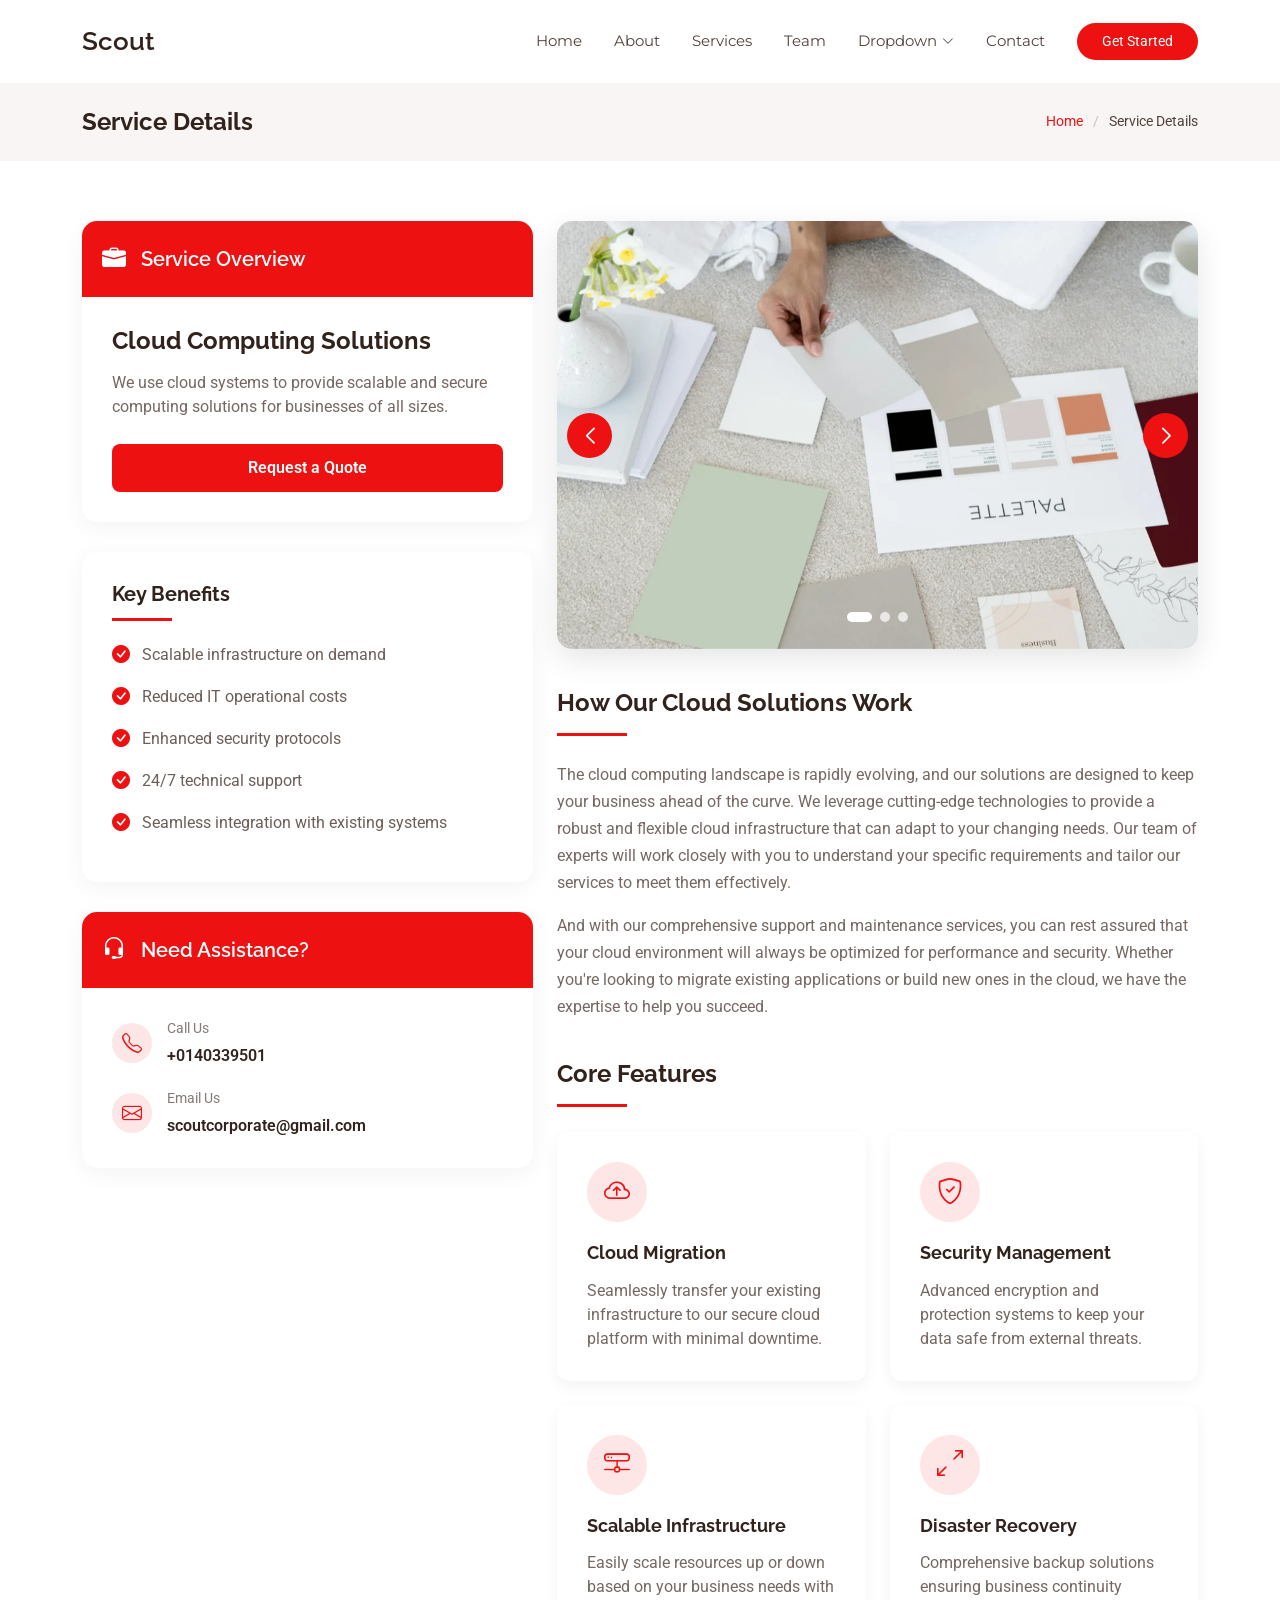
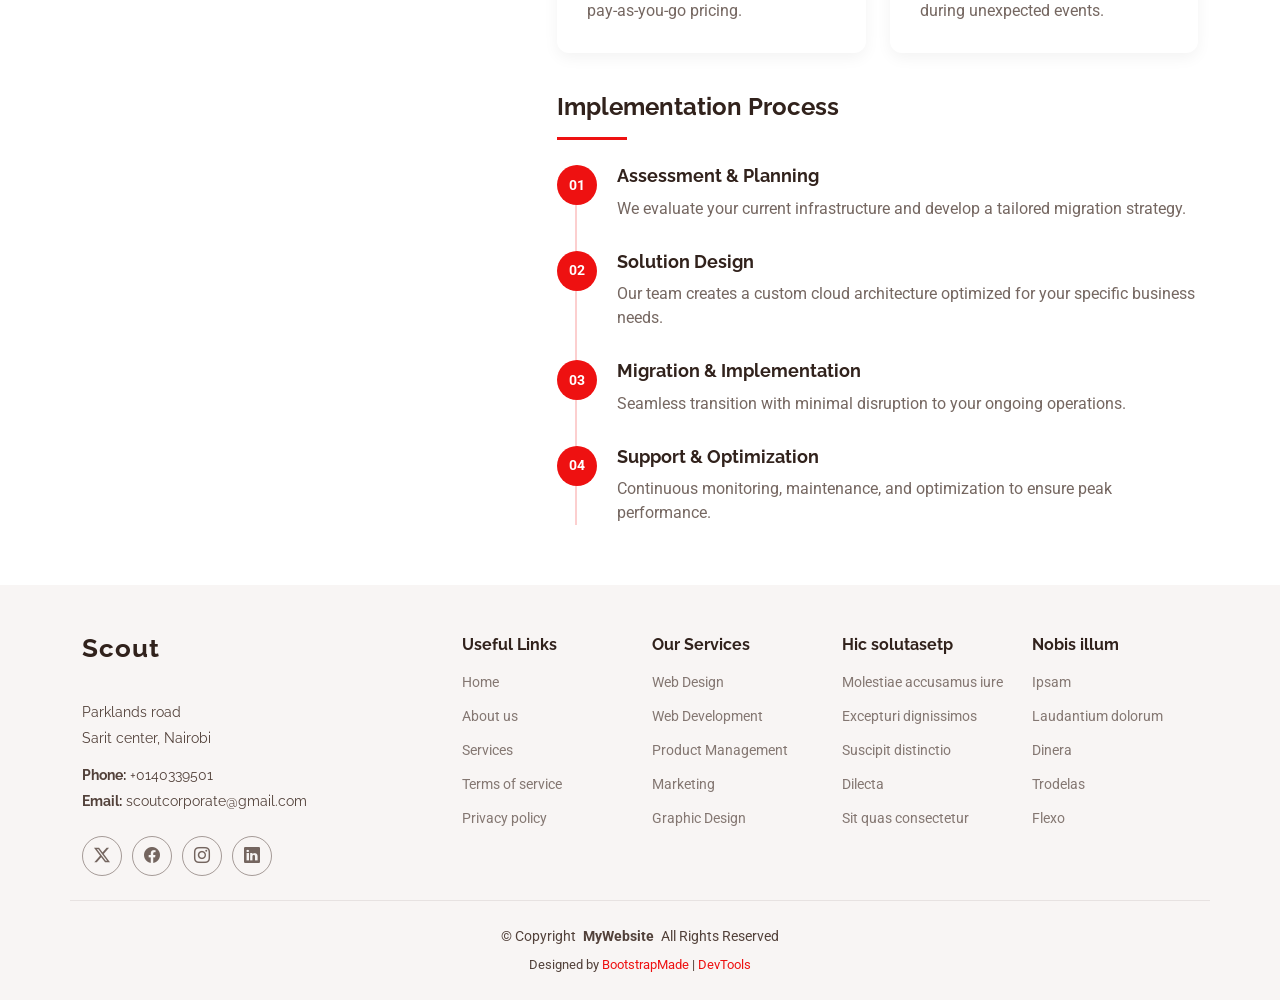
==== service-details.html @ 29595c32 "initial commit" ====
<!DOCTYPE html>
<html lang="en">

<head>
  <meta charset="utf-8">
  <meta content="width=device-width, initial-scale=1.0" name="viewport">
  <title>Service Details - Scout Bootstrap Template</title>
  <meta name="description" content="">
  <meta name="keywords" content="">

  <!-- Favicons -->
  <link href="assets/img/favicon.png" rel="icon">
  <link href="assets/img/apple-touch-icon.png" rel="apple-touch-icon">

  <!-- Fonts -->
  <link href="https://fonts.googleapis.com" rel="preconnect">
  <link href="https://fonts.gstatic.com" rel="preconnect" crossorigin>
  <link href="https://fonts.googleapis.com/css2?family=Roboto:ital,wght@0,100;0,300;0,400;0,500;0,700;0,900;1,100;1,300;1,400;1,500;1,700;1,900&family=Montserrat:ital,wght@0,100;0,200;0,300;0,400;0,500;0,600;0,700;0,800;0,900;1,100;1,200;1,300;1,400;1,500;1,600;1,700;1,800;1,900&family=Raleway:ital,wght@0,100;0,200;0,300;0,400;0,500;0,600;0,700;0,800;0,900;1,100;1,200;1,300;1,400;1,500;1,600;1,700;1,800;1,900&display=swap" rel="stylesheet">

  <!-- Vendor CSS Files -->
  <link href="assets/vendor/bootstrap/css/bootstrap.min.css" rel="stylesheet">
  <link href="assets/vendor/bootstrap-icons/bootstrap-icons.css" rel="stylesheet">
  <link href="assets/vendor/aos/aos.css" rel="stylesheet">
  <link href="assets/vendor/swiper/swiper-bundle.min.css" rel="stylesheet">

  <!-- Main CSS File -->
  <link href="assets/css/main.css" rel="stylesheet">

  <!-- =======================================================
  * Template Name: Scout
  * Template URL: https://bootstrapmade.com/scout-bootstrap-multipurpose-template/
  * Updated: May 05 2025 with Bootstrap v5.3.5
  * Author: BootstrapMade.com
  * License: https://bootstrapmade.com/license/
  ======================================================== -->
</head>

<body class="service-details-page">

  <header id="header" class="header d-flex align-items-center sticky-top">
    <div class="container-fluid container-xl position-relative d-flex align-items-center">

      <a href="index.html" class="logo d-flex align-items-center me-auto">
        <!-- Uncomment the line below if you also wish to use an image logo -->
        <!-- <img src="assets/img/logo.webp" alt=""> -->
        <h1 class="sitename">Scout</h1>
      </a>

      <nav id="navmenu" class="navmenu">
        <ul>
          <li><a href="#hero">Home</a></li>
          <li><a href="#about">About</a></li>
          <li><a href="#services">Services</a></li>
          <li><a href="#team">Team</a></li>
          <li class="dropdown"><a href="#"><span>Dropdown</span> <i class="bi bi-chevron-down toggle-dropdown"></i></a>
            <ul>
              <li><a href="#">Dropdown 1</a></li>
              <li class="dropdown"><a href="#"><span>Deep Dropdown</span> <i class="bi bi-chevron-down toggle-dropdown"></i></a>
                <ul>
                  <li><a href="#">Deep Dropdown 1</a></li>
                  <li><a href="#">Deep Dropdown 2</a></li>
                  <li><a href="#">Deep Dropdown 3</a></li>
                  <li><a href="#">Deep Dropdown 4</a></li>
                  <li><a href="#">Deep Dropdown 5</a></li>
                </ul>
              </li>
              <li><a href="#">Dropdown 2</a></li>
              <li><a href="#">Dropdown 3</a></li>
              <li><a href="#">Dropdown 4</a></li>
            </ul>
          </li>
          <li><a href="#contact">Contact</a></li>
        </ul>
        <i class="mobile-nav-toggle d-xl-none bi bi-list"></i>
      </nav>

      <a class="btn-getstarted" href="index.html#about">Get Started</a>

    </div>
  </header>

  <main class="main">

    <!-- Page Title -->
    <div class="page-title light-background">
      <div class="container d-lg-flex justify-content-between align-items-center">
        <h1 class="mb-2 mb-lg-0">Service Details</h1>
        <nav class="breadcrumbs">
          <ol>
            <li><a href="index.html">Home</a></li>
            <li class="current">Service Details</li>
          </ol>
        </nav>
      </div>
    </div><!-- End Page Title -->

    <!-- Service Details Section -->
    <section id="service-details" class="service-details section">

      <div class="container" data-aos="fade-up" data-aos-delay="100">

        <div class="row gy-5">

          <div class="col-lg-5">
            <div class="service-sidebar">
              <div class="service-overview" data-aos="fade-up" data-aos-delay="100">
                <div class="overview-header">
                  <i class="bi bi-briefcase-fill"></i>
                  <h3>Service Overview</h3>
                </div>
                <div class="overview-content">
                  <h2>Cloud Computing Solutions</h2>
                  <p>We use cloud systems to provide scalable and secure computing solutions for businesses of all sizes.</p>
                  <div class="cta-button">
                    <a href="#" class="btn-get-started">Request a Quote</a>
                  </div>
                </div>
              </div>

              <div class="key-benefits" data-aos="fade-up" data-aos-delay="200">
                <h4>Key Benefits</h4>
                <ul>
                  <li><i class="bi bi-check-circle-fill"></i> Scalable infrastructure on demand</li>
                  <li><i class="bi bi-check-circle-fill"></i> Reduced IT operational costs</li>
                  <li><i class="bi bi-check-circle-fill"></i> Enhanced security protocols</li>
                  <li><i class="bi bi-check-circle-fill"></i> 24/7 technical support</li>
                  <li><i class="bi bi-check-circle-fill"></i> Seamless integration with existing systems</li>
                </ul>
              </div>

              <div class="contact-card" data-aos="fade-up" data-aos-delay="300">
                <div class="contact-header">
                  <i class="bi bi-headset"></i>
                  <h4>Need Assistance?</h4>
                </div>
                <div class="contact-info">
                  <div class="info-row">
                    <i class="bi bi-telephone"></i>
                    <div>
                      <span>Call Us</span>
                      <p>+0140339501</p>
                    </div>
                  </div>
                  <div class="info-row">
                    <i class="bi bi-envelope"></i>
                    <div>
                      <span>Email Us</span>
                      <p>scoutcorporate@gmail.com</p>
                    </div>
                  </div>
                </div>
              </div>
            </div>
          </div>

          <div class="col-lg-7">
            <div class="service-content">
              <div class="image-gallery" data-aos="zoom-in" data-aos-delay="100">
                <div class="service-details-slider swiper init-swiper">
                  <script type="application/json" class="swiper-config">
                    {
                      "loop": true,
                      "speed": 800,
                      "autoplay": {
                        "delay": 5000
                      },
                      "slidesPerView": 1,
                      "effect": "fade",
                      "navigation": {
                        "nextEl": ".swiper-button-next",
                        "prevEl": ".swiper-button-prev"
                      },
                      "pagination": {
                        "el": ".swiper-pagination",
                        "type": "bullets",
                        "clickable": true
                      }
                    }
                  </script>
                  <div class="swiper-wrapper align-items-center">
                    <div class="swiper-slide">
                      <img src="assets/img/services/services-5.webp" alt="" class="img-fluid" loading="lazy">
                    </div>
                    <div class="swiper-slide">
                      <img src="assets/img/services/services-6.webp" alt="" class="img-fluid" loading="lazy">
                    </div>
                    <div class="swiper-slide">
                      <img src="assets/img/services/services-8.webp" alt="" class="img-fluid" loading="lazy">
                    </div>
                  </div>
                  <div class="swiper-pagination"></div>
                  <div class="swiper-button-next"></div>
                  <div class="swiper-button-prev"></div>
                </div>
              </div>

              <div class="details-content" data-aos="fade-up" data-aos-delay="200">
                <div class="section-header">
                  <h3>How Our Cloud Solutions Work</h3>
                  <div class="divider"></div>
                </div>
                <p>
                  The cloud computing landscape is rapidly evolving, and our solutions are designed to keep your business ahead of the curve. We leverage cutting-edge technologies to provide a robust and flexible cloud infrastructure that can adapt to your changing needs. Our team of experts will work closely with you to understand your specific requirements and tailor our services to meet them effectively.
                </p>
                <p>
                  And with our comprehensive support and maintenance services, you can rest assured that your cloud environment will always be optimized for performance and security. Whether you're looking to migrate existing applications or build new ones in the cloud, we have the expertise to help you succeed.
              </div>

              <div class="service-features" data-aos="fade-up" data-aos-delay="300">
                <div class="section-header">
                  <h3>Core Features</h3>
                  <div class="divider"></div>
                </div>
                <div class="row g-4">
                  <div class="col-md-6">
                    <div class="feature-card">
                      <div class="icon-wrapper">
                        <i class="bi bi-cloud-arrow-up"></i>
                      </div>
                      <h4>Cloud Migration</h4>
                      <p>Seamlessly transfer your existing infrastructure to our secure cloud platform with minimal downtime.</p>
                    </div>
                  </div>
                  <div class="col-md-6">
                    <div class="feature-card">
                      <div class="icon-wrapper">
                        <i class="bi bi-shield-check"></i>
                      </div>
                      <h4>Security Management</h4>
                      <p>Advanced encryption and protection systems to keep your data safe from external threats.</p>
                    </div>
                  </div>
                  <div class="col-md-6">
                    <div class="feature-card">
                      <div class="icon-wrapper">
                        <i class="bi bi-hdd-network"></i>
                      </div>
                      <h4>Scalable Infrastructure</h4>
                      <p>Easily scale resources up or down based on your business needs with pay-as-you-go pricing.</p>
                    </div>
                  </div>
                  <div class="col-md-6">
                    <div class="feature-card">
                      <div class="icon-wrapper">
                        <i class="bi bi-arrows-angle-expand"></i>
                      </div>
                      <h4>Disaster Recovery</h4>
                      <p>Comprehensive backup solutions ensuring business continuity during unexpected events.</p>
                    </div>
                  </div>
                </div>
              </div>

              <div class="implementation-steps" data-aos="fade-up" data-aos-delay="400">
                <div class="section-header">
                  <h3>Implementation Process</h3>
                  <div class="divider"></div>
                </div>
                <div class="step-container">
                  <div class="step">
                    <span class="step-number">01</span>
                    <div class="step-content">
                      <h4>Assessment &amp; Planning</h4>
                      <p>We evaluate your current infrastructure and develop a tailored migration strategy.</p>
                    </div>
                  </div>
                  <div class="step">
                    <span class="step-number">02</span>
                    <div class="step-content">
                      <h4>Solution Design</h4>
                      <p>Our team creates a custom cloud architecture optimized for your specific business needs.</p>
                    </div>
                  </div>
                  <div class="step">
                    <span class="step-number">03</span>
                    <div class="step-content">
                      <h4>Migration &amp; Implementation</h4>
                      <p>Seamless transition with minimal disruption to your ongoing operations.</p>
                    </div>
                  </div>
                  <div class="step">
                    <span class="step-number">04</span>
                    <div class="step-content">
                      <h4>Support &amp; Optimization</h4>
                      <p>Continuous monitoring, maintenance, and optimization to ensure peak performance.</p>
                    </div>
                  </div>
                </div>
              </div>
            </div>
          </div>

        </div>

      </div>

    </section><!-- /Service Details Section -->

  </main>

  <footer id="footer" class="footer position-relative light-background">

    <div class="container footer-top">
      <div class="row gy-4">
        <div class="col-lg-4 col-md-6 footer-about">
          <a href="index.html" class="logo d-flex align-items-center">
            <span class="sitename">Scout</span>
          </a>
          <div class="footer-contact pt-3">
            <p>Parklands road</p>
            <p>Sarit center, Nairobi</p>
            <p class="mt-3"><strong>Phone:</strong> <span>+0140339501</span></p>
            <p><strong>Email:</strong> <span>scoutcorporate@gmail.com</span></p>
          </div>
          <div class="social-links d-flex mt-4">
            <a href=""><i class="bi bi-twitter-x"></i></a>
            <a href=""><i class="bi bi-facebook"></i></a>
            <a href=""><i class="bi bi-instagram"></i></a>
            <a href=""><i class="bi bi-linkedin"></i></a>
          </div>
        </div>

        <div class="col-lg-2 col-md-3 footer-links">
          <h4>Useful Links</h4>
          <ul>
            <li><a href="#">Home</a></li>
            <li><a href="#">About us</a></li>
            <li><a href="#">Services</a></li>
            <li><a href="#">Terms of service</a></li>
            <li><a href="#">Privacy policy</a></li>
          </ul>
        </div>

        <div class="col-lg-2 col-md-3 footer-links">
          <h4>Our Services</h4>
          <ul>
            <li><a href="#">Web Design</a></li>
            <li><a href="#">Web Development</a></li>
            <li><a href="#">Product Management</a></li>
            <li><a href="#">Marketing</a></li>
            <li><a href="#">Graphic Design</a></li>
          </ul>
        </div>

        <div class="col-lg-2 col-md-3 footer-links">
          <h4>Hic solutasetp</h4>
          <ul>
            <li><a href="#">Molestiae accusamus iure</a></li>
            <li><a href="#">Excepturi dignissimos</a></li>
            <li><a href="#">Suscipit distinctio</a></li>
            <li><a href="#">Dilecta</a></li>
            <li><a href="#">Sit quas consectetur</a></li>
          </ul>
        </div>

        <div class="col-lg-2 col-md-3 footer-links">
          <h4>Nobis illum</h4>
          <ul>
            <li><a href="#">Ipsam</a></li>
            <li><a href="#">Laudantium dolorum</a></li>
            <li><a href="#">Dinera</a></li>
            <li><a href="#">Trodelas</a></li>
            <li><a href="#">Flexo</a></li>
          </ul>
        </div>

      </div>
    </div>

    <div class="container copyright text-center mt-4">
      <p>© <span>Copyright</span> <strong class="px-1 sitename">MyWebsite</strong> <span>All Rights Reserved</span></p>
      <div class="credits">
        <!-- All the links in the footer should remain intact. -->
        <!-- You can delete the links only if you've purchased the pro version. -->
        <!-- Licensing information: https://bootstrapmade.com/license/ -->
        <!-- Purchase the pro version with working PHP/AJAX contact form: [buy-url] -->
        Designed by <a href="https://bootstrapmade.com/">BootstrapMade</a> | <a href="https://bootstrapmade.com/tools/">DevTools</a>
      </div>
    </div>

  </footer>

  <!-- Scroll Top -->
  <a href="#" id="scroll-top" class="scroll-top d-flex align-items-center justify-content-center"><i class="bi bi-arrow-up-short"></i></a>

  <!-- Vendor JS Files -->
  <script src="assets/vendor/bootstrap/js/bootstrap.bundle.min.js"></script>
  <script src="assets/vendor/php-email-form/validate.js"></script>
  <script src="assets/vendor/aos/aos.js"></script>
  <script src="assets/vendor/purecounter/purecounter_vanilla.js"></script>
  <script src="assets/vendor/swiper/swiper-bundle.min.js"></script>

  <!-- Main JS File -->
  <script src="assets/js/main.js"></script>

</body>

</html>
---- assets/css/main.css ----
/**
* Template Name: Scout
* Template URL: https://bootstrapmade.com/scout-bootstrap-multipurpose-template/
* Updated: May 05 2025 with Bootstrap v5.3.5
* Author: BootstrapMade.com
* License: https://bootstrapmade.com/license/
*/

/*--------------------------------------------------------------
# Font & Color Variables
# Help: https://bootstrapmade.com/color-system/
--------------------------------------------------------------*/
/* Fonts */
:root {
  --default-font: "Roboto",  system-ui, -apple-system, "Segoe UI", Roboto, "Helvetica Neue", Arial, "Noto Sans", "Liberation Sans", sans-serif, "Apple Color Emoji", "Segoe UI Emoji", "Segoe UI Symbol", "Noto Color Emoji";
  --heading-font: "Raleway",  sans-serif;
  --nav-font: "Montserrat",  sans-serif;
}

/* Global Colors - The following color variables are used throughout the website. Updating them here will change the color scheme of the entire website */
:root { 
  --background-color: #ffffff; /* Background color for the entire website, including individual sections */
  --default-color: #52413a; /* Default color used for the majority of the text content across the entire website */
  --heading-color: #31221c; /* Color for headings, subheadings and title throughout the website */
  --accent-color: #ee1111; /* Accent color that represents your brand on the website. It's used for buttons, links, and other elements that need to stand out */
  --surface-color: #ffffff; /* The surface color is used as a background of boxed elements within sections, such as cards, icon boxes, or other elements that require a visual separation from the global background. */
  --contrast-color: #ffffff; /* Contrast color for text, ensuring readability against backgrounds of accent, heading, or default colors. */
}

/* Nav Menu Colors - The following color variables are used specifically for the navigation menu. They are separate from the global colors to allow for more customization options */
:root {
  --nav-color: #52413a;  /* The default color of the main navmenu links */
  --nav-hover-color: #f85d23; /* Applied to main navmenu links when they are hovered over or active */
  --nav-mobile-background-color: #ffffff; /* Used as the background color for mobile navigation menu */
  --nav-dropdown-background-color: #ffffff; /* Used as the background color for dropdown items that appear when hovering over primary navigation items */
  --nav-dropdown-color: #52413a; /* Used for navigation links of the dropdown items in the navigation menu. */
  --nav-dropdown-hover-color: #f85d23; /* Similar to --nav-hover-color, this color is applied to dropdown navigation links when they are hovered over. */
}

/* Color Presets - These classes override global colors when applied to any section or element, providing reuse of the sam color scheme. */

.light-background {
  --background-color: #f8f5f4;
  --surface-color: #ffffff;
}

.dark-background {
  --background-color: #060606;
  --default-color: #ffffff;
  --heading-color: #ffffff;
  --surface-color: #343333;
  --contrast-color: #ffffff;
}

/* Smooth scroll */
:root {
  scroll-behavior: smooth;
}

/*--------------------------------------------------------------
# General Styling & Shared Classes
--------------------------------------------------------------*/
body {
  color: var(--default-color);
  background-color: var(--background-color);
  font-family: var(--default-font);
}

a {
  color: var(--accent-color);
  text-decoration: none;
  transition: 0.3s;
}

a:hover {
  color: color-mix(in srgb, var(--accent-color), transparent 25%);
  text-decoration: none;
}

h1,
h2,
h3,
h4,
h5,
h6 {
  color: var(--heading-color);
  font-family: var(--heading-font);
}

/* PHP Email Form Messages
------------------------------*/
.php-email-form .error-message {
  display: none;
  background: #df1529;
  color: #ffffff;
  text-align: left;
  padding: 15px;
  margin-bottom: 24px;
  font-weight: 600;
}

.php-email-form .sent-message {
  display: none;
  color: #ffffff;
  background: #059652;
  text-align: center;
  padding: 15px;
  margin-bottom: 24px;
  font-weight: 600;
}

.php-email-form .loading {
  display: none;
  background: var(--surface-color);
  text-align: center;
  padding: 15px;
  margin-bottom: 24px;
}

.php-email-form .loading:before {
  content: "";
  display: inline-block;
  border-radius: 50%;
  width: 24px;
  height: 24px;
  margin: 0 10px -6px 0;
  border: 3px solid var(--accent-color);
  border-top-color: var(--surface-color);
  animation: php-email-form-loading 1s linear infinite;
}

@keyframes php-email-form-loading {
  0% {
    transform: rotate(0deg);
  }

  100% {
    transform: rotate(360deg);
  }
}

/*--------------------------------------------------------------
# Global Header
--------------------------------------------------------------*/
.header {
  color: var(--default-color);
  background-color: var(--background-color);
  padding: 15px 0;
  transition: all 0.5s;
  z-index: 997;
}

.header .logo {
  line-height: 1;
}

.header .logo img {
  max-height: 36px;
  margin-right: 8px;
}

.header .logo h1 {
  font-size: 26px;
  margin: 0;
  font-weight: 600;
  color: var(--heading-color);
}

.header .btn-getstarted,
.header .btn-getstarted:focus {
  color: var(--contrast-color);
  background: var(--accent-color);
  font-size: 14px;
  padding: 8px 25px;
  margin: 0 0 0 30px;
  border-radius: 50px;
  transition: 0.3s;
}

.header .btn-getstarted:hover,
.header .btn-getstarted:focus:hover {
  color: var(--contrast-color);
  background: color-mix(in srgb, var(--accent-color), transparent 15%);
}

@media (max-width: 1200px) {
  .header .logo {
    order: 1;
  }

  .header .btn-getstarted {
    order: 2;
    margin: 0 15px 0 0;
    padding: 6px 15px;
  }

  .header .navmenu {
    order: 3;
  }
}

/* Global Header on Scroll
------------------------------*/
.scrolled .header {
  --background-color: rgba(244, 239, 237, 0.95);
}

/*--------------------------------------------------------------
# Navigation Menu
--------------------------------------------------------------*/
/* Desktop Navigation */
@media (min-width: 1200px) {
  .navmenu {
    padding: 0;
  }

  .navmenu ul {
    margin: 0;
    padding: 0;
    display: flex;
    list-style: none;
    align-items: center;
  }

  .navmenu li {
    position: relative;
  }

  .navmenu>ul>li {
    white-space: nowrap;
    padding: 15px 14px;
  }

  .navmenu>ul>li:last-child {
    padding-right: 0;
  }

  .navmenu a,
  .navmenu a:focus {
    color: var(--nav-color);
    font-size: 15px;
    padding: 0 2px;
    font-family: var(--nav-font);
    font-weight: 400;
    display: flex;
    align-items: center;
    justify-content: space-between;
    white-space: nowrap;
    transition: 0.3s;
    position: relative;
  }

  .navmenu a i,
  .navmenu a:focus i {
    font-size: 12px;
    line-height: 0;
    margin-left: 5px;
    transition: 0.3s;
  }

  .navmenu>ul>li>a:before {
    content: "";
    position: absolute;
    width: 100%;
    height: 2px;
    bottom: -6px;
    left: 0;
    background-color: var(--accent-color);
    visibility: hidden;
    width: 0px;
    transition: all 0.3s ease-in-out 0s;
  }

  .navmenu a:hover:before,
  .navmenu li:hover>a:before,
  .navmenu .active:before {
    visibility: visible;
    width: 100%;
  }

  .navmenu li:hover>a,
  .navmenu .active,
  .navmenu .active:focus {
    color: var(--nav-hover-color);
  }

  .navmenu .dropdown ul {
    margin: 0;
    padding: 10px 0;
    background: var(--nav-dropdown-background-color);
    display: block;
    position: absolute;
    visibility: hidden;
    left: 14px;
    top: 130%;
    opacity: 0;
    transition: 0.3s;
    border-radius: 4px;
    z-index: 99;
    box-shadow: 0px 0px 30px rgba(0, 0, 0, 0.1);
  }

  .navmenu .dropdown ul li {
    min-width: 200px;
  }

  .navmenu .dropdown ul a {
    padding: 10px 20px;
    font-size: 15px;
    text-transform: none;
    color: var(--nav-dropdown-color);
  }

  .navmenu .dropdown ul a i {
    font-size: 12px;
  }

  .navmenu .dropdown ul a:hover,
  .navmenu .dropdown ul .active:hover,
  .navmenu .dropdown ul li:hover>a {
    color: var(--nav-dropdown-hover-color);
  }

  .navmenu .dropdown:hover>ul {
    opacity: 1;
    top: 100%;
    visibility: visible;
  }

  .navmenu .dropdown .dropdown ul {
    top: 0;
    left: -90%;
    visibility: hidden;
  }

  .navmenu .dropdown .dropdown:hover>ul {
    opacity: 1;
    top: 0;
    left: -100%;
    visibility: visible;
  }
}

/* Mobile Navigation */
@media (max-width: 1199px) {
  .mobile-nav-toggle {
    color: var(--nav-color);
    font-size: 28px;
    line-height: 0;
    margin-right: 10px;
    cursor: pointer;
    transition: color 0.3s;
  }

  .navmenu {
    padding: 0;
    z-index: 9997;
  }

  .navmenu ul {
    display: none;
    list-style: none;
    position: absolute;
    inset: 60px 20px 20px 20px;
    padding: 10px 0;
    margin: 0;
    border-radius: 6px;
    background-color: var(--nav-mobile-background-color);
    border: 1px solid color-mix(in srgb, var(--default-color), transparent 90%);
    box-shadow: none;
    overflow-y: auto;
    transition: 0.3s;
    z-index: 9998;
  }

  .navmenu a,
  .navmenu a:focus {
    color: var(--nav-dropdown-color);
    padding: 10px 20px;
    font-family: var(--nav-font);
    font-size: 17px;
    font-weight: 500;
    display: flex;
    align-items: center;
    justify-content: space-between;
    white-space: nowrap;
    transition: 0.3s;
  }

  .navmenu a i,
  .navmenu a:focus i {
    font-size: 12px;
    line-height: 0;
    margin-left: 5px;
    width: 30px;
    height: 30px;
    display: flex;
    align-items: center;
    justify-content: center;
    border-radius: 50%;
    transition: 0.3s;
    background-color: color-mix(in srgb, var(--accent-color), transparent 90%);
  }

  .navmenu a i:hover,
  .navmenu a:focus i:hover {
    background-color: var(--accent-color);
    color: var(--contrast-color);
  }

  .navmenu a:hover,
  .navmenu .active,
  .navmenu .active:focus {
    color: var(--nav-dropdown-hover-color);
  }

  .navmenu .active i,
  .navmenu .active:focus i {
    background-color: var(--accent-color);
    color: var(--contrast-color);
    transform: rotate(180deg);
  }

  .navmenu .dropdown ul {
    position: static;
    display: none;
    z-index: 99;
    padding: 10px 0;
    margin: 10px 20px;
    background-color: var(--nav-dropdown-background-color);
    transition: all 0.5s ease-in-out;
  }

  .navmenu .dropdown ul ul {
    background-color: rgba(33, 37, 41, 0.1);
  }

  .navmenu .dropdown>.dropdown-active {
    display: block;
    background-color: rgba(33, 37, 41, 0.03);
  }

  .mobile-nav-active {
    overflow: hidden;
  }

  .mobile-nav-active .mobile-nav-toggle {
    color: #fff;
    position: absolute;
    font-size: 32px;
    top: 15px;
    right: 15px;
    margin-right: 0;
    z-index: 9999;
  }

  .mobile-nav-active .navmenu {
    position: fixed;
    overflow: hidden;
    inset: 0;
    background: rgba(33, 37, 41, 0.8);
    transition: 0.3s;
  }

  .mobile-nav-active .navmenu>ul {
    display: block;
  }
}

/*--------------------------------------------------------------
# Global Footer
--------------------------------------------------------------*/
.footer {
  color: var(--default-color);
  background-color: var(--background-color);
  font-size: 14px;
  position: relative;
}

.footer .footer-top {
  padding-top: 50px;
}

.footer .footer-about .logo {
  line-height: 1;
  margin-bottom: 25px;
}

.footer .footer-about .logo img {
  max-height: 40px;
  margin-right: 6px;
}

.footer .footer-about .logo span {
  color: var(--heading-color);
  font-family: var(--heading-font);
  font-size: 26px;
  font-weight: 700;
  letter-spacing: 1px;
}

.footer .footer-about p {
  font-size: 14px;
  font-family: var(--heading-font);
}

.footer .social-links a {
  display: flex;
  align-items: center;
  justify-content: center;
  width: 40px;
  height: 40px;
  border-radius: 50%;
  border: 1px solid color-mix(in srgb, var(--default-color), transparent 50%);
  font-size: 16px;
  color: color-mix(in srgb, var(--default-color), transparent 20%);
  margin-right: 10px;
  transition: 0.3s;
}

.footer .social-links a:hover {
  color: var(--accent-color);
  border-color: var(--accent-color);
}

.footer h4 {
  font-size: 16px;
  font-weight: bold;
  position: relative;
  padding-bottom: 12px;
}

.footer .footer-links {
  margin-bottom: 30px;
}

.footer .footer-links ul {
  list-style: none;
  padding: 0;
  margin: 0;
}

.footer .footer-links ul i {
  padding-right: 2px;
  font-size: 12px;
  line-height: 0;
}

.footer .footer-links ul li {
  padding: 10px 0;
  display: flex;
  align-items: center;
}

.footer .footer-links ul li:first-child {
  padding-top: 0;
}

.footer .footer-links ul a {
  color: color-mix(in srgb, var(--default-color), transparent 30%);
  display: inline-block;
  line-height: 1;
}

.footer .footer-links ul a:hover {
  color: var(--accent-color);
}

.footer .footer-contact p {
  margin-bottom: 5px;
}

.footer .copyright {
  padding: 25px 0;
  border-top: 1px solid color-mix(in srgb, var(--default-color), transparent 90%);
}

.footer .copyright p {
  margin-bottom: 0;
}

.footer .credits {
  margin-top: 8px;
  font-size: 13px;
}

/*--------------------------------------------------------------
# Scroll Top Button
--------------------------------------------------------------*/
.scroll-top {
  position: fixed;
  visibility: hidden;
  opacity: 0;
  right: 15px;
  bottom: -15px;
  z-index: 99999;
  background-color: var(--accent-color);
  width: 44px;
  height: 44px;
  border-radius: 50px;
  transition: all 0.4s;
}

.scroll-top i {
  font-size: 24px;
  color: var(--contrast-color);
  line-height: 0;
}

.scroll-top:hover {
  background-color: color-mix(in srgb, var(--accent-color), transparent 20%);
  color: var(--contrast-color);
}

.scroll-top.active {
  visibility: visible;
  opacity: 1;
  bottom: 15px;
}

/*--------------------------------------------------------------
# Disable aos animation delay on mobile devices
--------------------------------------------------------------*/
@media screen and (max-width: 768px) {
  [data-aos-delay] {
    transition-delay: 0 !important;
  }
}

/*--------------------------------------------------------------
# Global Page Titles & Breadcrumbs
--------------------------------------------------------------*/
.page-title {
  color: var(--default-color);
  background-color: var(--background-color);
  padding: 25px 0;
  position: relative;
}

.page-title h1 {
  font-size: 24px;
  font-weight: 700;
}

.page-title .breadcrumbs ol {
  display: flex;
  flex-wrap: wrap;
  list-style: none;
  padding: 0;
  margin: 0;
  font-size: 14px;
  font-weight: 400;
}

.page-title .breadcrumbs ol li+li {
  padding-left: 10px;
}

.page-title .breadcrumbs ol li+li::before {
  content: "/";
  display: inline-block;
  padding-right: 10px;
  color: color-mix(in srgb, var(--default-color), transparent 70%);
}

/*--------------------------------------------------------------
# Global Sections
--------------------------------------------------------------*/
section,
.section {
  color: var(--default-color);
  background-color: var(--background-color);
  padding: 60px 0;
  scroll-margin-top: 82px;
  overflow: clip;
}

@media (max-width: 1199px) {

  section,
  .section {
    scroll-margin-top: 63px;
  }
}

/*--------------------------------------------------------------
# Global Section Titles
--------------------------------------------------------------*/
.section-title {
  text-align: center;
  padding-bottom: 60px;
  position: relative;
}

.section-title h2 {
  font-size: 32px;
  font-weight: 700;
  margin-bottom: 20px;
  padding-bottom: 20px;
  position: relative;
}

.section-title h2:after {
  content: "";
  position: absolute;
  display: block;
  width: 50px;
  height: 3px;
  background: var(--accent-color);
  left: 0;
  right: 0;
  bottom: 0;
  margin: auto;
}

.section-title p {
  margin-bottom: 0;
}

/*--------------------------------------------------------------
# Hero Section
--------------------------------------------------------------*/
.hero {
  padding: 80px 0;
}

.hero .hero-content {
  margin-bottom: 2rem;
}

@media (min-width: 992px) {
  .hero .hero-content {
    margin-bottom: 0;
  }
}

.hero .hero-tag {
  display: inline-flex;
  align-items: center;
  background-color: color-mix(in srgb, var(--accent-color), transparent 90%);
  padding: 0.5rem 1rem;
  border-radius: 50px;
  margin-bottom: 1rem;
}

.hero .hero-tag i {
  color: var(--accent-color);
  margin-right: 0.5rem;
}

.hero .hero-tag span {
  color: var(--accent-color);
  font-weight: 600;
}

.hero h1 {
  font-size: 2.5rem;
  font-weight: 700;
  margin-bottom: 1rem;
}

.hero h1 .highlight {
  color: var(--accent-color);
}

@media (min-width: 992px) {
  .hero h1 {
    font-size: 3.5rem;
  }
}

.hero .lead {
  color: color-mix(in srgb, var(--default-color), transparent 25%);
  margin-bottom: 1.5rem;
}

.hero .hero-features {
  list-style: none;
  padding-left: 0;
  margin-bottom: 2rem;
}

.hero .hero-features li {
  margin-bottom: 0.5rem;
  display: flex;
  align-items: center;
}

.hero .hero-features li i {
  color: var(--accent-color);
  margin-right: 0.5rem;
}

.hero .hero-cta {
  display: flex;
  flex-wrap: wrap;
  gap: 1rem;
}

.hero .hero-cta .btn-primary {
  background-color: var(--accent-color);
  border-color: var(--accent-color);
  color: var(--contrast-color);
  padding: 0.75rem 1.5rem;
  font-weight: 600;
  transition: all 0.3s ease;
}

.hero .hero-cta .btn-primary:hover {
  background-color: color-mix(in srgb, var(--accent-color), black 10%);
  border-color: color-mix(in srgb, var(--accent-color), black 10%);
}

.hero .hero-cta .btn-link {
  color: var(--heading-color);
  font-weight: 600;
  text-decoration: none;
  display: inline-flex;
  align-items: center;
}

.hero .hero-cta .btn-link i {
  margin-right: 0.5rem;
}

.hero .hero-cta .btn-link:hover {
  color: var(--accent-color);
}

.hero .hero-image-wrapper {
  position: relative;
  padding: 0 40px;
}

.hero .hero-image-wrapper .hero-image {
  border-radius: 10px;
}

.hero .hero-image-wrapper .stat-card {
  position: absolute;
  background-color: var(--surface-color);
  padding: 1rem;
  border-radius: 8px;
  box-shadow: 0 5px 15px rgba(0, 0, 0, 0.1);
  display: flex;
  flex-direction: column;
  align-items: flex-start;
  min-width: 150px;
}

.hero .hero-image-wrapper .stat-card.top-right {
  top: 40px;
  right: 0px;
}

.hero .hero-image-wrapper .stat-card.bottom-left {
  bottom: 40px;
  left: 0px;
}

.hero .hero-image-wrapper .stat-card .stat-value {
  font-size: 1.5rem;
  font-weight: 700;
  color: var(--accent-color);
  margin-bottom: 0.25rem;
}

.hero .hero-image-wrapper .stat-card .stat-label {
  font-size: 0.875rem;
  color: var(--heading-color);
  margin-bottom: 0.5rem;
}

.hero .hero-image-wrapper .stat-card .stat-icon {
  align-self: flex-end;
  font-size: 1.25rem;
  color: color-mix(in srgb, var(--accent-color), transparent 50%);
}

@media (max-width: 575px) {
  .hero .hero-image-wrapper {
    padding: 0;
  }

  .hero .hero-image-wrapper .stat-card {
    position: relative;
  }

  .hero .hero-image-wrapper .stat-card.top-right,
  .hero .hero-image-wrapper .stat-card.bottom-left {
    inset: auto;
    margin-top: 30px;
  }
}

/*--------------------------------------------------------------
# About Section
--------------------------------------------------------------*/
.about .section-heading {
  font-size: 2.5rem;
  color: var(--heading-color);
  margin-bottom: 1.5rem;
  position: relative;
  padding-bottom: 1rem;
  font-weight: 700;
}

.about .section-heading:after {
  content: "";
  position: absolute;
  width: 70px;
  height: 3px;
  background: var(--accent-color);
  bottom: 0;
  left: 50%;
  transform: translateX(-50%);
}

.about .lead {
  font-size: 1.2rem;
  color: color-mix(in srgb, var(--default-color), transparent 25%);
  margin-bottom: 2rem;
  max-width: 800px;
  margin-left: auto;
  margin-right: auto;
}

.about .feature-box {
  background: var(--surface-color);
  border-radius: 12px;
  padding: 2.5rem 1.5rem;
  text-align: center;
  height: 100%;
  box-shadow: 0 10px 30px rgba(0, 0, 0, 0.05);
  transition: all 0.3s ease;
  position: relative;
  overflow: hidden;
  z-index: 1;
}

.about .feature-box:before {
  content: "";
  position: absolute;
  bottom: 0;
  left: 0;
  width: 100%;
  height: 0;
  background: color-mix(in srgb, var(--accent-color), transparent 92%);
  z-index: -1;
  transition: height 0.5s cubic-bezier(0.65, 0, 0.35, 1);
  border-radius: 12px;
}

.about .feature-box:hover {
  transform: translateY(-10px);
  box-shadow: none;
}

.about .feature-box:hover:before {
  height: 100%;
}

.about .feature-box:hover .icon-container {
  background: var(--accent-color);
  color: var(--contrast-color);
}

.about .feature-box .icon-container {
  width: 70px;
  height: 70px;
  border-radius: 50%;
  background: color-mix(in srgb, var(--accent-color), transparent 90%);
  color: var(--accent-color);
  display: flex;
  align-items: center;
  justify-content: center;
  margin: 0 auto 1.5rem;
  font-size: 1.8rem;
  transition: all 0.3s ease;
  box-shadow: 0 5px 15px color-mix(in srgb, var(--accent-color), transparent 85%);
}

.about .feature-box h4 {
  font-size: 1.3rem;
  font-weight: 600;
  margin-bottom: 1rem;
  color: var(--heading-color);
}

.about .feature-box p {
  color: color-mix(in srgb, var(--default-color), transparent 25%);
  font-size: 0.95rem;
  line-height: 1.6;
}

.about .about-content-box {
  padding: 2rem;
}

.about .about-content-box h3 {
  font-size: 2rem;
  color: var(--heading-color);
  margin-bottom: 1.5rem;
  font-weight: 700;
  line-height: 1.3;
}

.about .about-content-box p {
  color: color-mix(in srgb, var(--default-color), transparent 20%);
  margin-bottom: 1.5rem;
  line-height: 1.7;
}

.about .about-content-box .progress-item {
  margin-bottom: 1.2rem;
}

.about .about-content-box .progress-item .progress-title {
  font-weight: 600;
  color: var(--heading-color);
  font-size: 1rem;
}

.about .about-content-box .progress-item .progress-percent {
  font-weight: 700;
  color: var(--accent-color);
}

.about .about-content-box .progress-item .progress {
  height: 8px;
  border-radius: 4px;
  background-color: color-mix(in srgb, var(--accent-color), transparent 90%);
  margin-top: 0.5rem;
  overflow: hidden;
}

.about .about-content-box .progress-item .progress .progress-bar {
  background-color: var(--accent-color);
  border-radius: 4px;
}

.about .about-content-box .btn-discover {
  background: var(--accent-color);
  color: var(--contrast-color);
  border: none;
  border-radius: 30px;
  padding: 0.8rem 2rem;
  font-weight: 600;
  transition: all 0.3s;
  position: relative;
  overflow: hidden;
  z-index: 1;
}

.about .about-content-box .btn-discover:before {
  content: "";
  position: absolute;
  top: 0;
  left: 0;
  width: 0;
  height: 100%;
  background: color-mix(in srgb, var(--accent-color), #000 15%);
  transition: width 0.3s ease;
  z-index: -1;
  border-radius: 30px;
}

.about .about-content-box .btn-discover:hover {
  box-shadow: 0 8px 25px color-mix(in srgb, var(--accent-color), transparent 80%);
}

.about .about-content-box .btn-discover:hover:before {
  width: 100%;
}

.about .about-image-grid {
  position: relative;
  height: 540px;
  margin: 0 2rem;
}

.about .about-image-grid .img-grid-main {
  position: absolute;
  top: 0;
  right: 0;
  width: 70%;
  height: 350px;
  object-fit: cover;
  border-radius: 12px;
  box-shadow: 0 15px 30px rgba(0, 0, 0, 0.1);
  z-index: 1;
}

.about .about-image-grid .img-grid-secondary {
  position: absolute;
  bottom: 0;
  right: 30%;
  width: 50%;
  height: 220px;
  object-fit: cover;
  border-radius: 12px;
  box-shadow: 0 15px 30px rgba(0, 0, 0, 0.1);
  z-index: 2;
}

.about .about-image-grid .img-grid-tertiary {
  position: absolute;
  left: 0;
  bottom: 70px;
  width: 40%;
  height: 260px;
  object-fit: cover;
  border-radius: 12px;
  box-shadow: 0 15px 30px rgba(0, 0, 0, 0.1);
  z-index: 3;
}

.about .about-image-grid .experience-badge {
  position: absolute;
  right: 10px;
  bottom: 30px;
  width: 120px;
  height: 120px;
  background: var(--accent-color);
  border-radius: 50%;
  display: flex;
  flex-direction: column;
  align-items: center;
  justify-content: center;
  color: var(--contrast-color);
  box-shadow: 0 10px 25px rgba(0, 0, 0, 0.15);
  z-index: 4;
}

.about .about-image-grid .experience-badge .years {
  font-size: 2.5rem;
  font-weight: 700;
  line-height: 1;
  margin-bottom: 0.2rem;
}

.about .about-image-grid .experience-badge .text {
  font-size: 0.8rem;
  text-align: center;
  max-width: 90px;
  line-height: 1.2;
}

@media (max-width: 1199px) {
  .about .about-image-grid {
    height: 480px;
  }

  .about .about-image-grid .img-grid-main {
    height: 300px;
  }

  .about .about-image-grid .img-grid-secondary {
    height: 200px;
  }

  .about .about-image-grid .img-grid-tertiary {
    height: 220px;
  }
}

@media (max-width: 991px) {
  .about .section-heading {
    font-size: 2.2rem;
  }

  .about .about-content-box {
    padding: 1.5rem;
    margin-top: 2rem;
  }

  .about .about-content-box h3 {
    font-size: 1.8rem;
  }

  .about .about-image-grid {
    height: 450px;
    margin: 0 auto;
    max-width: 500px;
  }

  .about .about-image-grid .experience-badge {
    width: 100px;
    height: 100px;
  }

  .about .about-image-grid .experience-badge .years {
    font-size: 2rem;
  }
}

@media (max-width: 767px) {
  .about .section-heading {
    font-size: 1.8rem;
  }

  .about .feature-box {
    padding: 1.8rem 1rem;
  }

  .about .feature-box .icon-container {
    width: 60px;
    height: 60px;
    font-size: 1.5rem;
  }

  .about .about-image-grid {
    height: 400px;
    margin-bottom: 2rem;
  }

  .about .about-image-grid .img-grid-main {
    width: 75%;
    height: 250px;
  }

  .about .about-image-grid .img-grid-secondary {
    width: 55%;
    height: 180px;
  }

  .about .about-image-grid .img-grid-tertiary {
    width: 40%;
    height: 180px;
  }
}

/*--------------------------------------------------------------
# Stats Section
--------------------------------------------------------------*/
.stats .stats-overview {
  height: 100%;
  padding: 30px;
}

.stats .stats-overview h3 {
  font-size: 32px;
  font-weight: 700;
  margin-bottom: 20px;
  position: relative;
  padding-bottom: 15px;
}

.stats .stats-overview h3::after {
  content: "";
  position: absolute;
  display: block;
  width: 60px;
  height: 4px;
  background: var(--accent-color);
  bottom: 0;
  left: 0;
  right: 0;
  margin: 0 auto;
}

@media (min-width: 992px) {
  .stats .stats-overview h3::after {
    margin: 0;
  }
}

.stats .stats-overview p {
  font-size: 16px;
  color: color-mix(in srgb, var(--default-color), transparent 30%);
  line-height: 1.7;
  margin-bottom: 0;
}

.stats .stats-grid {
  display: grid;
  grid-template-columns: repeat(2, 1fr);
  gap: 20px;
}

.stats .stats-card {
  background: var(--surface-color);
  border-radius: 10px;
  box-shadow: 0 5px 20px rgba(0, 0, 0, 0.05);
  padding: 20px;
  display: flex;
  align-items: center;
  transition: transform 0.3s ease, box-shadow 0.3s ease;
}

.stats .stats-card:hover {
  transform: translateY(-5px);
  box-shadow: 0 8px 25px rgba(0, 0, 0, 0.1);
}

.stats .stats-card .stats-icon {
  display: flex;
  align-items: center;
  justify-content: center;
  width: 60px;
  height: 60px;
  background: color-mix(in srgb, var(--accent-color), transparent 90%);
  border-radius: 50%;
  margin-right: 15px;
  flex-shrink: 0;
}

.stats .stats-card .stats-icon i {
  font-size: 24px;
  color: var(--accent-color);
}

.stats .stats-card .stats-content {
  flex-grow: 1;
}

.stats .stats-card .stats-content .stats-number {
  display: flex;
  align-items: baseline;
}

.stats .stats-card .stats-content .stats-number .purecounter {
  font-size: 32px;
  font-weight: 700;
  color: var(--heading-color);
  margin: 0;
  line-height: 1;
}

.stats .stats-card .stats-content .stats-number .plus {
  font-size: 24px;
  font-weight: 700;
  color: var(--accent-color);
  margin-left: 2px;
}

.stats .stats-card .stats-content p {
  font-size: 14px;
  color: color-mix(in srgb, var(--default-color), transparent 40%);
  margin: 5px 0 0;
  font-weight: 500;
  font-family: var(--heading-font);
}

@media (max-width: 768px) {
  .stats .stats-grid {
    grid-template-columns: 1fr;
    gap: 15px;
  }

  .stats .stats-card {
    padding: 15px;
  }

  .stats .stats-card .stats-icon {
    width: 50px;
    height: 50px;
  }

  .stats .stats-card .stats-icon i {
    font-size: 20px;
  }

  .stats .stats-card .stats-content .stats-number .purecounter {
    font-size: 28px;
  }

  .stats .stats-card .stats-content .stats-number .plus {
    font-size: 20px;
  }
}

/*--------------------------------------------------------------
# Services Section
--------------------------------------------------------------*/
.services {
  padding-top: 60px;
  padding-bottom: 30px;
}

.services .services-row {
  position: relative;
}

.services .services-headline .services-subtitle {
  color: var(--accent-color);
  font-weight: 600;
  margin-bottom: 10px;
  font-size: 18px;
}

.services .services-headline .services-title {
  color: var(--heading-color);
  font-size: 2.5rem;
  line-height: 1.2;
  font-weight: 700;
  margin-bottom: 20px;
}

.services .services-description {
  margin-bottom: 30px;
}

.services .services-description p {
  font-size: 1.1rem;
  line-height: 1.6;
}

.services .services-image-container {
  position: relative;
  margin-bottom: 30px;
}

.services .services-image-container .services-image {
  position: relative;
  overflow: hidden;
  border-radius: 20px;
  height: 460px;
}

.services .services-image-container .services-image img {
  width: 100%;
  height: 100%;
  object-fit: cover;
}

.services .services-grid {
  margin-left: 50px;
}

@media (max-width: 991px) {
  .services .services-grid {
    margin-left: 0;
    margin-top: 70px;
  }
}

.services .service-card {
  background-color: color-mix(in srgb, var(--accent-color), transparent 92%);
  border-radius: 25px;
  padding: 30px 25px;
  margin-bottom: 25px;
  border: 1px solid rgba(154, 154, 154, 0.3);
  transition: all 0.3s ease;
  height: 100%;
}

.services .service-card:hover {
  background-color: var(--accent-color);
  transform: translateY(-5px);
}

.services .service-card:hover .service-icon {
  color: var(--contrast-color);
  transform: scale(0.95);
}

.services .service-card:hover .service-info h3 a,
.services .service-card:hover .service-info p {
  color: var(--contrast-color);
  transform: scale(0.95);
}

.services .service-card:hover .service-content .read-more-btn {
  background-color: color-mix(in srgb, var(--contrast-color), transparent 84%);
  color: var(--contrast-color);
}

.services .service-content .service-icon {
  width: 65px;
  height: 65px;
  line-height: 65px;
  margin: 0 auto;
  font-size: 48px;
  color: var(--heading-color);
  transition: all 0.3s ease;
}

.services .service-content .service-info h3 {
  font-size: 1.4rem;
  margin: 15px 0;
  transition: all 0.3s ease;
}

.services .service-content .service-info h3 a {
  color: var(--heading-color);
  text-decoration: none;
}

.services .service-content .service-info p {
  font-size: 1rem;
  line-height: 1.6;
  margin-bottom: 15px;
  transition: all 0.3s ease;
}

.services .service-content .service-action {
  margin-top: 20px;
}

.services .service-content .service-action .read-more-btn {
  display: inline-block;
  padding: 8px 16px;
  background-color: var(--accent-color);
  color: var(--contrast-color);
  border-radius: 5px;
  font-weight: 600;
  font-size: 0.9rem;
  transition: all 0.3s ease;
}

.services .service-content .service-action .read-more-btn:hover {
  transform: translateX(5px);
}

.services .service-content .service-action .read-more-btn i {
  margin-left: 5px;
}

@media (max-width: 767px) {
  .services .services-headline .services-title {
    font-size: 2rem;
  }

  .services .services-image-container .services-image {
    height: 350px;
  }

  .services .services-image-container .circular-btn {
    bottom: -40px;
    right: 50%;
    transform: translateX(50%);
  }

  .services .services-image-container .circular-btn .circular-link {
    width: 130px;
    height: 130px;
    font-size: 0.9rem;
  }
}

/*--------------------------------------------------------------
# Clients Section
--------------------------------------------------------------*/
.clients {
  overflow-x: hidden;
  padding: 40px 0;
  /* Responsive adjustments */
}

.clients .clients-slider {
  position: relative;
  width: 100%;
  overflow: hidden;
  padding: 20px 0;
}

.clients .clients-slider:not(:last-child) {
  margin-bottom: 20px;
}

.clients .clients-track {
  display: flex;
  width: fit-content;
  animation-duration: 30s;
  animation-timing-function: linear;
  animation-iteration-count: infinite;
}

.clients .clients-track.track-1 {
  animation-name: scroll-left;
}

.clients .clients-track.track-2 {
  animation-name: scroll-right;
}

.clients .clients-track:hover {
  animation-play-state: paused;
}

.clients .clients-slide {
  flex: 0 0 auto;
  width: 200px;
  height: 100px;
  margin: 0 30px;
  display: flex;
  align-items: center;
  justify-content: center;
  background-color: var(--surface-color);
  border-radius: 10px;
  box-shadow: 0 5px 15px rgba(0, 0, 0, 0.05);
  transition: all 0.3s ease;
  position: relative;
  overflow: hidden;
}

.clients .clients-slide::before {
  content: "";
  position: absolute;
  top: 0;
  left: -100%;
  width: 100%;
  height: 100%;
  background: linear-gradient(90deg, transparent, color-mix(in srgb, var(--default-color), transparent 96%), transparent);
  transition: 0.5s;
}

.clients .clients-slide:hover {
  transform: translateY(-5px);
  box-shadow: 0 8px 25px rgba(0, 0, 0, 0.1);
}

.clients .clients-slide:hover::before {
  left: 100%;
}

.clients .clients-slide:hover img {
  filter: none;
  opacity: 1;
}

.clients .clients-slide img {
  max-width: 80%;
  max-height: 60%;
  filter: grayscale(100%);
  opacity: 0.7;
  transition: all 0.3s ease;
}

@keyframes scroll-left {
  0% {
    transform: translateX(0);
  }

  100% {
    transform: translateX(-2080px);
  }
}

@keyframes scroll-right {
  0% {
    transform: translateX(-2080px);
  }

  100% {
    transform: translateX(0);
  }
}

@media (max-width: 991px) {
  .clients .clients-slide {
    width: 180px;
    height: 90px;
    margin: 0 20px;
  }

  @keyframes scroll-left {
    0% {
      transform: translateX(0);
    }

    100% {
      transform: translateX(-1760px);
    }
  }

  @keyframes scroll-right {
    0% {
      transform: translateX(-1760px);
    }

    100% {
      transform: translateX(0);
    }
  }
}

@media (max-width: 767px) {
  .clients .clients-slide {
    width: 150px;
    height: 75px;
    margin: 0 15px;
  }

  @keyframes scroll-left {
    0% {
      transform: translateX(0);
    }

    100% {
      transform: translateX(-1440px);
    }
  }

  @keyframes scroll-right {
    0% {
      transform: translateX(-1440px);
    }

    100% {
      transform: translateX(0);
    }
  }
}

/*--------------------------------------------------------------
# Testimonials Section
--------------------------------------------------------------*/
.testimonials .testimonial-item {
  background-color: var(--surface-color);
  border-radius: 12px;
  padding: 30px;
  margin-bottom: 20px;
  box-shadow: 0 5px 20px rgba(0, 0, 0, 0.05);
  height: 100%;
  transition: transform 0.3s ease, box-shadow 0.3s ease;
}

.testimonials .testimonial-item:hover {
  transform: translateY(-5px);
  box-shadow: 0 8px 25px rgba(0, 0, 0, 0.08);
}

.testimonials .testimonial-item .stars {
  margin-bottom: 15px;
  color: #FFD700;
}

.testimonials .testimonial-item .stars i {
  margin-right: 2px;
}

.testimonials .testimonial-item p {
  font-size: 16px;
  line-height: 1.6;
  margin-bottom: 25px;
  color: var(--default-color);
}

.testimonials .testimonial-item .testimonial-footer {
  display: flex;
  justify-content: space-between;
  align-items: center;
}

.testimonials .testimonial-item .testimonial-footer .testimonial-author {
  display: flex;
  align-items: center;
}

.testimonials .testimonial-item .testimonial-footer .testimonial-author img {
  width: 50px;
  height: 50px;
  border-radius: 50%;
  object-fit: cover;
  margin-right: 15px;
  border: 3px solid color-mix(in srgb, var(--accent-color), transparent 80%);
}

.testimonials .testimonial-item .testimonial-footer .testimonial-author div h5 {
  margin: 0 0 5px;
  font-size: 18px;
  font-weight: 600;
  color: var(--heading-color);
}

.testimonials .testimonial-item .testimonial-footer .testimonial-author div span {
  font-size: 14px;
  color: color-mix(in srgb, var(--default-color), transparent 30%);
}

.testimonials .testimonial-item .testimonial-footer .quote-icon {
  font-size: 36px;
  color: color-mix(in srgb, var(--accent-color), transparent 70%);
  line-height: 1;
}

.testimonials .testimonial-item .testimonial-footer .quote-icon i {
  transform: scaleX(-1);
}

@media (max-width: 768px) {
  .testimonials .testimonial-item {
    padding: 25px 20px;
  }

  .testimonials .testimonial-item p {
    font-size: 15px;
    margin-bottom: 20px;
  }

  .testimonials .testimonial-item .testimonial-footer .testimonial-author img {
    width: 45px;
    height: 45px;
  }

  .testimonials .testimonial-item .testimonial-footer .testimonial-author div h5 {
    font-size: 16px;
  }

  .testimonials .testimonial-item .testimonial-footer .testimonial-author div span {
    font-size: 13px;
  }

  .testimonials .testimonial-item .testimonial-footer .quote-icon {
    font-size: 30px;
  }
}

@media (max-width: 576px) {
  .testimonials .testimonial-item {
    padding: 20px 15px;
  }

  .testimonials .testimonial-item .testimonial-footer .testimonial-author img {
    width: 40px;
    height: 40px;
    margin-right: 10px;
  }
}

/*--------------------------------------------------------------
# How We Work Section
--------------------------------------------------------------*/
.how-we-work .steps-wrapper {
  position: relative;
  padding: 20px 0;
}

.how-we-work .steps-wrapper::before {
  content: "";
  position: absolute;
  width: 2px;
  background-color: color-mix(in srgb, var(--accent-color), transparent 85%);
  top: 0;
  bottom: 0;
  left: 50%;
  transform: translateX(-50%);
}

.how-we-work .step-item {
  margin-bottom: 50px;
  width: 100%;
  position: relative;
}

.how-we-work .step-item:last-child {
  margin-bottom: 0;
}

.how-we-work .step-item:nth-child(even) .step-content {
  flex-direction: row-reverse;
}

.how-we-work .step-content {
  display: flex;
  align-items: center;
  gap: 30px;
}

.how-we-work .step-icon {
  flex-shrink: 0;
  width: 80px;
  height: 80px;
  background-color: var(--surface-color);
  border-radius: 50%;
  display: flex;
  align-items: center;
  justify-content: center;
  position: relative;
  z-index: 1;
  box-shadow: 0 0 20px rgba(0, 0, 0, 0.1);
  border: 2px solid color-mix(in srgb, var(--accent-color), transparent 85%);
  transition: all 0.3s ease-in-out;
}

.how-we-work .step-icon i {
  font-size: 32px;
  color: var(--accent-color);
  transition: transform 0.3s ease-in-out;
}

.how-we-work .step-info {
  flex: 1;
  background-color: var(--surface-color);
  padding: 30px;
  border-radius: 8px;
  box-shadow: 0 5px 25px rgba(0, 0, 0, 0.05);
  transition: transform 0.3s ease-in-out;
}

.how-we-work .step-info:hover {
  transform: translateY(-5px);
}

.how-we-work .step-number {
  display: inline-block;
  font-family: var(--heading-font);
  font-size: 0.9rem;
  font-weight: 600;
  color: var(--accent-color);
  text-transform: uppercase;
  letter-spacing: 1px;
  margin-bottom: 10px;
}

.how-we-work h3 {
  font-size: 1.3rem;
  margin-bottom: 15px;
  font-weight: 600;
  color: var(--heading-color);
}

.how-we-work p {
  color: color-mix(in srgb, var(--default-color), transparent 20%);
  font-size: 1rem;
  line-height: 1.6;
  margin-bottom: 0;
}

@media (max-width: 991px) {
  .how-we-work .steps-wrapper::before {
    left: 25px;
  }

  .how-we-work .step-item .step-content {
    flex-direction: row !important;
  }

  .how-we-work .step-icon {
    width: 60px;
    height: 60px;
  }

  .how-we-work .step-icon i {
    font-size: 24px;
  }

  .how-we-work .step-info {
    padding: 20px;
  }

  .how-we-work h3 {
    font-size: 1.3rem;
  }
}

@media (max-width: 767px) {
  .how-we-work .step-content {
    gap: 20px;
  }

  .how-we-work .step-icon {
    width: 50px;
    height: 50px;
  }

  .how-we-work .step-icon i {
    font-size: 20px;
  }

  .how-we-work .step-info {
    padding: 15px;
  }

  .how-we-work h3 {
    font-size: 1.2rem;
  }

  .how-we-work p {
    font-size: 0.95rem;
  }
}

/*--------------------------------------------------------------
# Faq Section
--------------------------------------------------------------*/
.faq .faq-tabs .nav-pills {
  display: inline-flex;
  padding: 8px;
  background-color: color-mix(in srgb, var(--default-color), transparent 95%);
  border-radius: 50px;
}

.faq .faq-tabs .nav-pills .nav-item {
  margin: 0 5px;
}

.faq .faq-tabs .nav-pills .nav-item:first-child {
  margin-left: 0;
}

.faq .faq-tabs .nav-pills .nav-item:last-child {
  margin-right: 0;
}

.faq .faq-tabs .nav-pills .nav-link {
  padding: 10px 20px;
  border-radius: 50px;
  font-weight: 500;
  color: var(--default-color);
  transition: all 0.3s ease;
}

.faq .faq-tabs .nav-pills .nav-link:hover {
  color: var(--accent-color);
}

.faq .faq-tabs .nav-pills .nav-link.active {
  background-color: var(--accent-color);
  color: var(--contrast-color);
  box-shadow: 0 5px 15px rgba(0, 0, 0, 0.1);
}

.faq .faq-tabs .nav-pills .nav-link i {
  font-size: 1.1rem;
}

@media (max-width: 768px) {
  .faq .faq-tabs .nav-pills {
    flex-wrap: wrap;
    justify-content: center;
  }

  .faq .faq-tabs .nav-pills .nav-item {
    margin: 5px;
  }
}

.faq .faq-list .faq-item {
  margin-bottom: 20px;
  border-radius: 10px;
  background-color: var(--surface-color);
  box-shadow: 0 5px 25px rgba(0, 0, 0, 0.05);
  overflow: hidden;
  transition: all 0.3s ease;
}

.faq .faq-list .faq-item:hover {
  box-shadow: 0 10px 30px rgba(0, 0, 0, 0.08);
  transform: translateY(-2px);
}

.faq .faq-list .faq-item h3 {
  display: flex;
  align-items: center;
  padding: 20px 25px;
  margin: 0;
  font-size: 1.1rem;
  font-weight: 600;
  cursor: pointer;
  background-color: var(--surface-color);
  transition: all 0.3s ease;
  position: relative;
}

.faq .faq-list .faq-item h3:hover {
  background-color: color-mix(in srgb, var(--accent-color), transparent 95%);
}

.faq .faq-list .faq-item h3 .num {
  display: flex;
  align-items: center;
  justify-content: center;
  width: 28px;
  height: 28px;
  margin-right: 15px;
  background-color: color-mix(in srgb, var(--accent-color), transparent 85%);
  color: var(--accent-color);
  border-radius: 50%;
  font-size: 0.9rem;
  font-weight: 700;
  flex-shrink: 0;
}

.faq .faq-list .faq-item h3 .question {
  flex: 1;
}

.faq .faq-list .faq-item h3 .faq-toggle {
  font-size: 1.2rem;
  transition: all 0.3s ease;
  color: color-mix(in srgb, var(--default-color), transparent 30%);
  margin-left: 15px;
}

.faq .faq-list .faq-item .faq-content {
  padding: 15px;
  display: none;
}

.faq .faq-list .faq-item .faq-content p {
  overflow: hidden;
  padding: 0;
  margin: 0;
}

.faq .faq-list .faq-item .faq-content p:last-child {
  margin-bottom: 0;
  overflow: hidden;
}

.faq .faq-list .faq-item.faq-active h3 {
  background-color: color-mix(in srgb, var(--accent-color), transparent 90%);
}

.faq .faq-list .faq-item.faq-active h3 .faq-toggle {
  transform: rotate(45deg);
  color: var(--accent-color);
}

.faq .faq-list .faq-item.faq-active .faq-content {
  display: block;
}

.faq .faq-cta {
  background-color: color-mix(in srgb, var(--accent-color), transparent 92%);
  padding: 30px;
  border-radius: 10px;
}

.faq .faq-cta p {
  font-size: 1.1rem;
  margin-bottom: 20px;
}

.faq .faq-cta .btn-primary {
  background-color: var(--accent-color);
  border-color: var(--accent-color);
  padding: 10px 25px;
  border-radius: 50px;
  font-weight: 500;
  transition: all 0.3s ease;
}

.faq .faq-cta .btn-primary:hover {
  background-color: color-mix(in srgb, var(--accent-color), #000 15%);
  border-color: color-mix(in srgb, var(--accent-color), #000 15%);
  transform: translateY(-2px);
}

@media (max-width: 576px) {
  .faq .faq-list .faq-item h3 {
    padding: 15px 20px;
    font-size: 1rem;
  }

  .faq .faq-list .faq-item h3 .num {
    width: 24px;
    height: 24px;
    margin-right: 10px;
    font-size: 0.8rem;
  }

  .faq .faq-list .faq-item .faq-content .content-inner {
    padding: 0 20px;
  }

  .faq .faq-list .faq-item .faq-content.faq-active .content-inner {
    padding: 15px 20px;
  }
}

/*--------------------------------------------------------------
# Call To Action Section
--------------------------------------------------------------*/
.call-to-action .cta-wrapper {
  display: flex;
  align-items: center;
  gap: 3rem;
  background-color: var(--surface-color);
  border-radius: 1rem;
  padding: 3rem;
  position: relative;
  overflow: hidden;
  box-shadow: 0 10px 30px rgba(0, 0, 0, 0.05);
}

.call-to-action .cta-content {
  position: relative;
  z-index: 2;
  flex: 1;
}

.call-to-action .cta-content h2 {
  font-size: 2.5rem;
  font-weight: 700;
  margin-bottom: 1rem;
  line-height: 1.2;
}

.call-to-action .cta-content p {
  font-size: 1.1rem;
  margin-bottom: 2rem;
  max-width: 600px;
  opacity: 0.9;
}

.call-to-action .cta-buttons {
  display: flex;
  gap: 1rem;
  flex-wrap: wrap;
}

.call-to-action .cta-buttons .btn-primary {
  padding: 0.8rem 2rem;
  background-color: var(--accent-color);
  color: var(--contrast-color);
  border-radius: 50px;
  font-weight: 600;
  transition: all 0.3s ease;
  display: inline-flex;
  align-items: center;
  justify-content: center;
}

.call-to-action .cta-buttons .btn-primary:hover {
  background-color: color-mix(in srgb, var(--accent-color), white 15%);
  transform: translateY(-3px);
  box-shadow: 0 10px 20px rgba(0, 0, 0, 0.1);
}

.call-to-action .cta-buttons .btn-outline {
  padding: 0.8rem 2rem;
  background-color: transparent;
  color: var(--default-color);
  border: 2px solid var(--default-color);
  border-radius: 50px;
  font-weight: 600;
  transition: all 0.3s ease;
  display: inline-flex;
  align-items: center;
  justify-content: center;
}

.call-to-action .cta-buttons .btn-outline:hover {
  background-color: var(--contrast-color);
  color: var(--heading-color);
  transform: translateY(-3px);
}

.call-to-action .cta-image {
  position: relative;
  z-index: 2;
  flex: 1;
  display: flex;
  justify-content: center;
  align-items: center;
}

.call-to-action .cta-image img {
  max-width: 100%;
  height: auto;
  filter: drop-shadow(0 10px 15px rgba(0, 0, 0, 0.1));
  transition: transform 0.3s ease;
}

.call-to-action .cta-image img:hover {
  transform: translateY(-5px);
}

@media (max-width: 992px) {
  .call-to-action .cta-wrapper {
    flex-direction: column;
    padding: 2.5rem;
  }

  .call-to-action .cta-content {
    text-align: center;
  }

  .call-to-action .cta-content h2 {
    font-size: 2rem;
  }

  .call-to-action .cta-content p {
    margin-left: auto;
    margin-right: auto;
  }

  .call-to-action .cta-buttons {
    justify-content: center;
  }

  .call-to-action .cta-image img {
    max-width: 80%;
  }
}

@media (max-width: 768px) {
  .call-to-action .cta-wrapper {
    padding: 2rem;
  }

  .call-to-action .cta-content h2 {
    font-size: 1.8rem;
  }

  .call-to-action .cta-content p {
    font-size: 1rem;
  }

  .call-to-action .cta-buttons .btn-primary,
  .call-to-action .cta-buttons .btn-outline {
    width: 100%;
    margin-bottom: 0.5rem;
  }
}

/*--------------------------------------------------------------
# Team Section
--------------------------------------------------------------*/
.team .row {
  align-items: center;
}

@media (max-width: 991px) {
  .team .team-intro {
    margin-bottom: 40px;
  }
}

.team .team-intro .team-intro-content {
  height: 100%;
  display: flex;
  flex-direction: column;
  justify-content: center;
  padding: 20px;
}

.team .team-intro .team-intro-content h2 {
  font-size: 32px;
  font-weight: 700;
  margin-bottom: 20px;
  position: relative;
  padding-bottom: 15px;
}

.team .team-intro .team-intro-content h2:after {
  content: "";
  position: absolute;
  bottom: 0;
  left: 0;
  width: 60px;
  height: 3px;
  background-color: var(--accent-color);
}

.team .team-intro .team-intro-content p {
  margin-bottom: 30px;
  font-size: 16px;
  color: color-mix(in srgb, var(--default-color), transparent 20%);
}

.team .team-intro .team-navigation {
  display: flex;
  gap: 10px;
}

.team .team-intro .team-navigation button {
  width: 50px;
  height: 50px;
  border-radius: 50%;
  background-color: transparent;
  border: 2px solid var(--accent-color);
  color: var(--accent-color);
  font-size: 20px;
  display: flex;
  align-items: center;
  justify-content: center;
  cursor: pointer;
  transition: all 0.3s ease;
}

.team .team-intro .team-navigation button:hover {
  background-color: var(--accent-color);
  color: var(--contrast-color);
}

.team .member-card {
  display: flex;
  flex-direction: column;
  background-color: var(--surface-color);
  border-radius: 12px;
  overflow: hidden;
  box-shadow: 0 10px 30px rgba(0, 0, 0, 0.05);
  height: 100%;
  transition: transform 0.3s ease, box-shadow 0.3s ease;
}

.team .member-card:hover {
  transform: translateY(-10px);
}

.team .member-card:hover .member-image:before {
  opacity: 0.7;
}

.team .member-card .member-image {
  position: relative;
  overflow: hidden;
  height: 240px;
}

.team .member-card .member-image:before {
  content: "";
  position: absolute;
  top: 0;
  left: 0;
  right: 0;
  bottom: 0;
  background: linear-gradient(to bottom, rgba(0, 0, 0, 0) 0%, rgba(0, 0, 0, 0.6) 100%);
  opacity: 0.4;
  transition: opacity 0.3s ease;
  z-index: 1;
}

.team .member-card .member-image img {
  width: 100%;
  height: 100%;
  object-fit: cover;
  transition: transform 0.5s ease;
}

.team .member-card .member-image:hover img {
  transform: scale(1.05);
}

.team .member-card .member-info {
  padding: 25px;
  position: relative;
  flex-grow: 1;
  display: flex;
  flex-direction: column;
}

.team .member-card .member-info h3 {
  font-size: 22px;
  font-weight: 700;
  margin-bottom: 5px;
}

.team .member-card .member-info span {
  color: var(--accent-color);
  font-size: 14px;
  font-weight: 500;
  margin-bottom: 15px;
}

.team .member-card .member-social {
  display: flex;
  gap: 15px;
  margin-bottom: 15px;
}

.team .member-card .member-social a {
  display: inline-flex;
  align-items: center;
  justify-content: center;
  width: 32px;
  height: 32px;
  background-color: color-mix(in srgb, var(--accent-color), transparent 90%);
  color: var(--accent-color);
  border-radius: 6px;
  font-size: 16px;
  transition: all 0.3s ease;
}

.team .member-card .member-social a:hover {
  background-color: var(--accent-color);
  color: var(--contrast-color);
  transform: translateY(-3px);
}

.team .member-card .member-bio p {
  font-size: 14px;
  line-height: 1.6;
  color: color-mix(in srgb, var(--default-color), transparent 20%);
  margin-bottom: 0;
}

.team .team-carousel-wrap {
  overflow-x: hidden;
  padding: 30px 20px;
}

.team .team-carousel {
  overflow: visible;
}

.team .team-carousel .swiper-slide {
  height: auto;
}

/*--------------------------------------------------------------
# Contact Section
--------------------------------------------------------------*/
.contact {
  background-color: color-mix(in srgb, var(--background-color), #f5f8fd 30%);
}

.contact .container {
  max-width: 1200px;
}

.contact .contact-main-wrapper {
  position: relative;
  display: grid;
  grid-template-columns: 1fr;
  gap: 30px;
}

@media (min-width: 992px) {
  .contact .contact-main-wrapper {
    grid-template-columns: 45% 55%;
    min-height: 600px;
  }
}

.contact .map-wrapper {
  height: 300px;
  width: 100%;
  border-radius: 16px;
  overflow: hidden;
}

@media (min-width: 992px) {
  .contact .map-wrapper {
    height: 100%;
    position: sticky;
    top: 100px;
  }
}

.contact .contact-content {
  display: flex;
  flex-direction: column;
  gap: 30px;
}

.contact .contact-cards-container {
  display: grid;
  grid-template-columns: 1fr;
  gap: 15px;
}

@media (min-width: 576px) {
  .contact .contact-cards-container {
    grid-template-columns: repeat(2, 1fr);
  }
}

.contact .contact-card {
  background-color: var(--surface-color);
  padding: 20px;
  border-radius: 12px;
  display: flex;
  align-items: flex-start;
  gap: 15px;
  box-shadow: 0 5px 15px rgba(0, 0, 0, 0.04);
  transition: transform 0.3s ease, box-shadow 0.3s ease;
}

.contact .contact-card:hover {
  transform: translateY(-5px);
  box-shadow: 0 8px 20px rgba(0, 0, 0, 0.08);
}

.contact .contact-card .icon-box {
  width: 50px;
  height: 50px;
  flex-shrink: 0;
  background-color: color-mix(in srgb, var(--accent-color), transparent 90%);
  border-radius: 10px;
  display: flex;
  justify-content: center;
  align-items: center;
}

.contact .contact-card .icon-box i {
  font-size: 22px;
  color: var(--accent-color);
}

.contact .contact-card .contact-text h4 {
  font-size: 18px;
  font-weight: 600;
  margin-bottom: 8px;
  color: var(--heading-color);
}

.contact .contact-card .contact-text p {
  font-size: 14px;
  line-height: 1.5;
  color: var(--default-color);
  margin-bottom: 0;
}

.contact .contact-form-container {
  background-color: var(--surface-color);
  padding: 30px;
  border-radius: 16px;
  box-shadow: 0 10px 30px rgba(0, 0, 0, 0.08);
}

.contact .contact-form-container h3 {
  font-size: 24px;
  font-weight: 700;
  margin-bottom: 15px;
  color: var(--heading-color);
  position: relative;
  padding-left: 15px;
}

.contact .contact-form-container h3:before {
  content: "";
  position: absolute;
  left: 0;
  top: 0;
  height: 100%;
  width: 4px;
  background-color: var(--accent-color);
  border-radius: 2px;
}

.contact .contact-form-container>p {
  font-size: 15px;
  line-height: 1.6;
  margin-bottom: 25px;
  color: var(--default-color);
}

.contact .contact-form-container .php-email-form .form-control {
  height: auto;
  padding: 14px 20px;
  border-radius: 10px;
  background-color: color-mix(in srgb, var(--background-color), #f5f8fd 30%);
  border: 1px solid color-mix(in srgb, var(--default-color), transparent 90%);
  color: var(--default-color);
  transition: all 0.3s ease;
}

.contact .contact-form-container .php-email-form .form-control:focus {
  background-color: var(--surface-color);
  border-color: var(--accent-color);
  box-shadow: 0 0 0 3px color-mix(in srgb, var(--accent-color), transparent 85%);
}

.contact .contact-form-container .php-email-form .form-control::placeholder {
  color: color-mix(in srgb, var(--default-color), transparent 60%);
}

.contact .contact-form-container .php-email-form textarea.form-control {
  min-height: 140px;
}

.contact .contact-form-container .php-email-form .form-submit {
  display: flex;
  align-items: center;
  justify-content: space-between;
  flex-wrap: wrap;
  gap: 20px;
  margin-top: 10px;
}

@media (max-width: 576px) {
  .contact .contact-form-container .php-email-form .form-submit {
    flex-direction: column;
    align-items: flex-start;
  }
}

.contact .contact-form-container .php-email-form button {
  background-color: var(--accent-color);
  color: var(--contrast-color);
  border: none;
  padding: 12px 28px;
  border-radius: 50px;
  font-weight: 600;
  font-size: 15px;
  letter-spacing: 0.5px;
  transition: all 0.3s ease;
}

.contact .contact-form-container .php-email-form button:hover {
  background-color: color-mix(in srgb, var(--accent-color), #000 15%);
  transform: translateY(-2px);
  box-shadow: 0 6px 15px color-mix(in srgb, var(--accent-color), transparent 75%);
}

.contact .contact-form-container .php-email-form .social-links {
  display: flex;
  gap: 12px;
}

.contact .contact-form-container .php-email-form .social-links a {
  display: flex;
  align-items: center;
  justify-content: center;
  width: 38px;
  height: 38px;
  border-radius: 50%;
  background-color: color-mix(in srgb, var(--background-color), #f5f8fd 20%);
  color: var(--heading-color);
  font-size: 16px;
  transition: all 0.3s ease;
}

.contact .contact-form-container .php-email-form .social-links a:hover {
  background-color: var(--accent-color);
  color: var(--contrast-color);
  transform: translateY(-3px);
}

@media (max-width: 768px) {
  .contact .contact-form-container {
    padding: 25px 20px;
  }

  .contact .contact-form-container h3 {
    font-size: 22px;
  }
}

/*--------------------------------------------------------------
# Service Details Section
--------------------------------------------------------------*/
.service-details .swiper-wrapper {
  height: auto !important;
}

.service-details .service-sidebar {
  position: sticky;
  top: 100px;
}

.service-details .service-sidebar .service-overview {
  background: var(--surface-color);
  border-radius: 15px;
  overflow: hidden;
  box-shadow: 0 5px 25px rgba(0, 0, 0, 0.05);
  margin-bottom: 30px;
}

.service-details .service-sidebar .service-overview .overview-header {
  background: var(--accent-color);
  color: var(--contrast-color);
  padding: 20px;
  display: flex;
  align-items: center;
  gap: 15px;
}

.service-details .service-sidebar .service-overview .overview-header i {
  font-size: 24px;
}

.service-details .service-sidebar .service-overview .overview-header h3 {
  color: var(--contrast-color);
  margin: 0;
  font-size: 20px;
  font-weight: 600;
}

.service-details .service-sidebar .service-overview .overview-content {
  padding: 30px;
}

.service-details .service-sidebar .service-overview .overview-content h2 {
  font-size: 24px;
  font-weight: 700;
  margin-bottom: 15px;
  color: var(--heading-color);
}

.service-details .service-sidebar .service-overview .overview-content p {
  margin-bottom: 25px;
  color: color-mix(in srgb, var(--default-color), transparent 20%);
}

.service-details .service-sidebar .service-overview .overview-content .cta-button .btn-get-started {
  display: inline-block;
  background: var(--accent-color);
  color: var(--contrast-color);
  padding: 12px 25px;
  border-radius: 8px;
  font-weight: 600;
  transition: 0.3s;
  text-align: center;
  width: 100%;
}

.service-details .service-sidebar .service-overview .overview-content .cta-button .btn-get-started:hover {
  background: color-mix(in srgb, var(--accent-color), black 10%);
  transform: translateY(-3px);
  box-shadow: 0 10px 20px rgba(0, 0, 0, 0.1);
}

.service-details .service-sidebar .key-benefits {
  background: var(--surface-color);
  border-radius: 15px;
  padding: 30px;
  margin-bottom: 30px;
  box-shadow: 0 5px 25px rgba(0, 0, 0, 0.05);
}

.service-details .service-sidebar .key-benefits h4 {
  font-size: 20px;
  font-weight: 700;
  margin-bottom: 20px;
  position: relative;
  padding-bottom: 15px;
}

.service-details .service-sidebar .key-benefits h4:after {
  content: "";
  position: absolute;
  bottom: 0;
  left: 0;
  width: 60px;
  height: 3px;
  background: var(--accent-color);
}

.service-details .service-sidebar .key-benefits ul {
  padding-left: 0;
  list-style: none;
}

.service-details .service-sidebar .key-benefits ul li {
  display: flex;
  align-items: center;
  margin-bottom: 15px;
  color: color-mix(in srgb, var(--default-color), transparent 15%);
}

.service-details .service-sidebar .key-benefits ul li i {
  color: var(--accent-color);
  font-size: 18px;
  margin-right: 12px;
}

.service-details .service-sidebar .contact-card {
  background: var(--surface-color);
  border-radius: 15px;
  overflow: hidden;
  box-shadow: 0 5px 25px rgba(0, 0, 0, 0.05);
}

.service-details .service-sidebar .contact-card .contact-header {
  background: var(--accent-color);
  color: var(--contrast-color);
  padding: 20px;
  display: flex;
  align-items: center;
  gap: 15px;
}

.service-details .service-sidebar .contact-card .contact-header i {
  font-size: 24px;
}

.service-details .service-sidebar .contact-card .contact-header h4 {
  color: var(--contrast-color);
  margin: 0;
  font-size: 20px;
  font-weight: 600;
}

.service-details .service-sidebar .contact-card .contact-info {
  padding: 30px;
}

.service-details .service-sidebar .contact-card .contact-info .info-row {
  display: flex;
  align-items: center;
  margin-bottom: 20px;
}

.service-details .service-sidebar .contact-card .contact-info .info-row:last-child {
  margin-bottom: 0;
}

.service-details .service-sidebar .contact-card .contact-info .info-row i {
  font-size: 20px;
  color: var(--accent-color);
  margin-right: 15px;
  width: 40px;
  height: 40px;
  display: flex;
  align-items: center;
  justify-content: center;
  background: color-mix(in srgb, var(--accent-color), transparent 90%);
  border-radius: 50%;
}

.service-details .service-sidebar .contact-card .contact-info .info-row div span {
  display: block;
  font-size: 14px;
  color: color-mix(in srgb, var(--default-color), transparent 30%);
  margin-bottom: 5px;
}

.service-details .service-sidebar .contact-card .contact-info .info-row div p {
  margin: 0;
  font-weight: 600;
  color: var(--heading-color);
}

.service-details .service-content .image-gallery {
  margin-bottom: 40px;
}

.service-details .service-content .image-gallery .service-details-slider {
  border-radius: 15px;
  overflow: hidden;
  box-shadow: 0 10px 30px rgba(0, 0, 0, 0.1);
}

.service-details .service-content .image-gallery .service-details-slider .swiper-pagination {
  bottom: 20px;
}

.service-details .service-content .image-gallery .service-details-slider .swiper-pagination .swiper-pagination-bullet {
  width: 10px;
  height: 10px;
  background: var(--contrast-color);
  opacity: 0.7;
  transition: all 0.3s ease;
}

.service-details .service-content .image-gallery .service-details-slider .swiper-pagination .swiper-pagination-bullet.swiper-pagination-bullet-active {
  opacity: 1;
  width: 25px;
  border-radius: 5px;
}

.service-details .service-content .image-gallery .service-details-slider .swiper-button-next,
.service-details .service-content .image-gallery .service-details-slider .swiper-button-prev {
  width: 45px;
  height: 45px;
  background: var(--accent-color);
  border-radius: 50%;
  color: var(--contrast-color);
  transition: 0.3s;
}

.service-details .service-content .image-gallery .service-details-slider .swiper-button-next::after,
.service-details .service-content .image-gallery .service-details-slider .swiper-button-prev::after {
  font-size: 16px;
  font-weight: bold;
}

.service-details .service-content .image-gallery .service-details-slider .swiper-button-next:hover,
.service-details .service-content .image-gallery .service-details-slider .swiper-button-prev:hover {
  background: color-mix(in srgb, var(--accent-color), black 15%);
  transform: scale(1.1);
}

.service-details .service-content .section-header {
  margin-bottom: 25px;
}

.service-details .service-content .section-header h3 {
  font-size: 24px;
  font-weight: 700;
  margin-bottom: 15px;
}

.service-details .service-content .section-header .divider {
  width: 70px;
  height: 3px;
  background: var(--accent-color);
}

.service-details .service-content .details-content {
  margin-bottom: 40px;
}

.service-details .service-content .details-content p {
  margin-bottom: 15px;
  color: color-mix(in srgb, var(--default-color), transparent 20%);
  line-height: 1.7;
}

.service-details .service-content .details-content p:last-child {
  margin-bottom: 0;
}

.service-details .service-content .service-features {
  margin-bottom: 40px;
}

.service-details .service-content .service-features .feature-card {
  background: var(--surface-color);
  border-radius: 12px;
  padding: 30px;
  height: 100%;
  box-shadow: 0 5px 15px rgba(0, 0, 0, 0.05);
  transition: 0.3s;
  position: relative;
  z-index: 1;
  overflow: hidden;
}

.service-details .service-content .service-features .feature-card:before {
  content: "";
  position: absolute;
  top: 0;
  left: 0;
  right: 0;
  height: 0;
  background: color-mix(in srgb, var(--accent-color), transparent 95%);
  z-index: -1;
  transition: 0.4s;
}

.service-details .service-content .service-features .feature-card:hover {
  transform: translateY(-8px);
  box-shadow: 0 15px 30px rgba(0, 0, 0, 0.1);
}

.service-details .service-content .service-features .feature-card:hover:before {
  height: 100%;
}

.service-details .service-content .service-features .feature-card:hover .icon-wrapper {
  background: var(--accent-color);
  color: var(--contrast-color);
  transform: scale(1.1);
}

.service-details .service-content .service-features .feature-card .icon-wrapper {
  width: 60px;
  height: 60px;
  display: flex;
  align-items: center;
  justify-content: center;
  background: color-mix(in srgb, var(--accent-color), transparent 90%);
  color: var(--accent-color);
  font-size: 26px;
  border-radius: 50%;
  margin-bottom: 20px;
  transition: 0.3s;
}

.service-details .service-content .service-features .feature-card h4 {
  font-size: 18px;
  font-weight: 700;
  margin-bottom: 15px;
}

.service-details .service-content .service-features .feature-card p {
  color: color-mix(in srgb, var(--default-color), transparent 20%);
  margin-bottom: 0;
}

.service-details .service-content .implementation-steps .step-container {
  position: relative;
}

.service-details .service-content .implementation-steps .step-container:before {
  content: "";
  position: absolute;
  top: 0;
  bottom: 0;
  left: 18px;
  width: 2px;
  background: color-mix(in srgb, var(--accent-color), transparent 80%);
}

.service-details .service-content .implementation-steps .step-container .step {
  display: flex;
  margin-bottom: 30px;
  position: relative;
}

.service-details .service-content .implementation-steps .step-container .step:last-child {
  margin-bottom: 0;
}

.service-details .service-content .implementation-steps .step-container .step .step-number {
  width: 40px;
  height: 40px;
  display: flex;
  align-items: center;
  justify-content: center;
  background: var(--accent-color);
  color: var(--contrast-color);
  font-weight: 700;
  border-radius: 50%;
  margin-right: 20px;
  z-index: 2;
  font-size: 14px;
}

.service-details .service-content .implementation-steps .step-container .step .step-content {
  flex: 1;
}

.service-details .service-content .implementation-steps .step-container .step .step-content h4 {
  font-size: 18px;
  font-weight: 700;
  margin-bottom: 10px;
}

.service-details .service-content .implementation-steps .step-container .step .step-content p {
  color: color-mix(in srgb, var(--default-color), transparent 20%);
  margin-bottom: 0;
}

@media (max-width: 991px) {
  .service-details .service-sidebar {
    position: relative;
    top: 0;
    margin-bottom: 40px;
  }
}

@media (max-width: 767px) {
  .service-details .service-content .service-features .feature-card {
    margin-bottom: 20px;
  }
}

/*--------------------------------------------------------------
# Starter Section Section
--------------------------------------------------------------*/
.starter-section {
  /* Add your styles here */
}
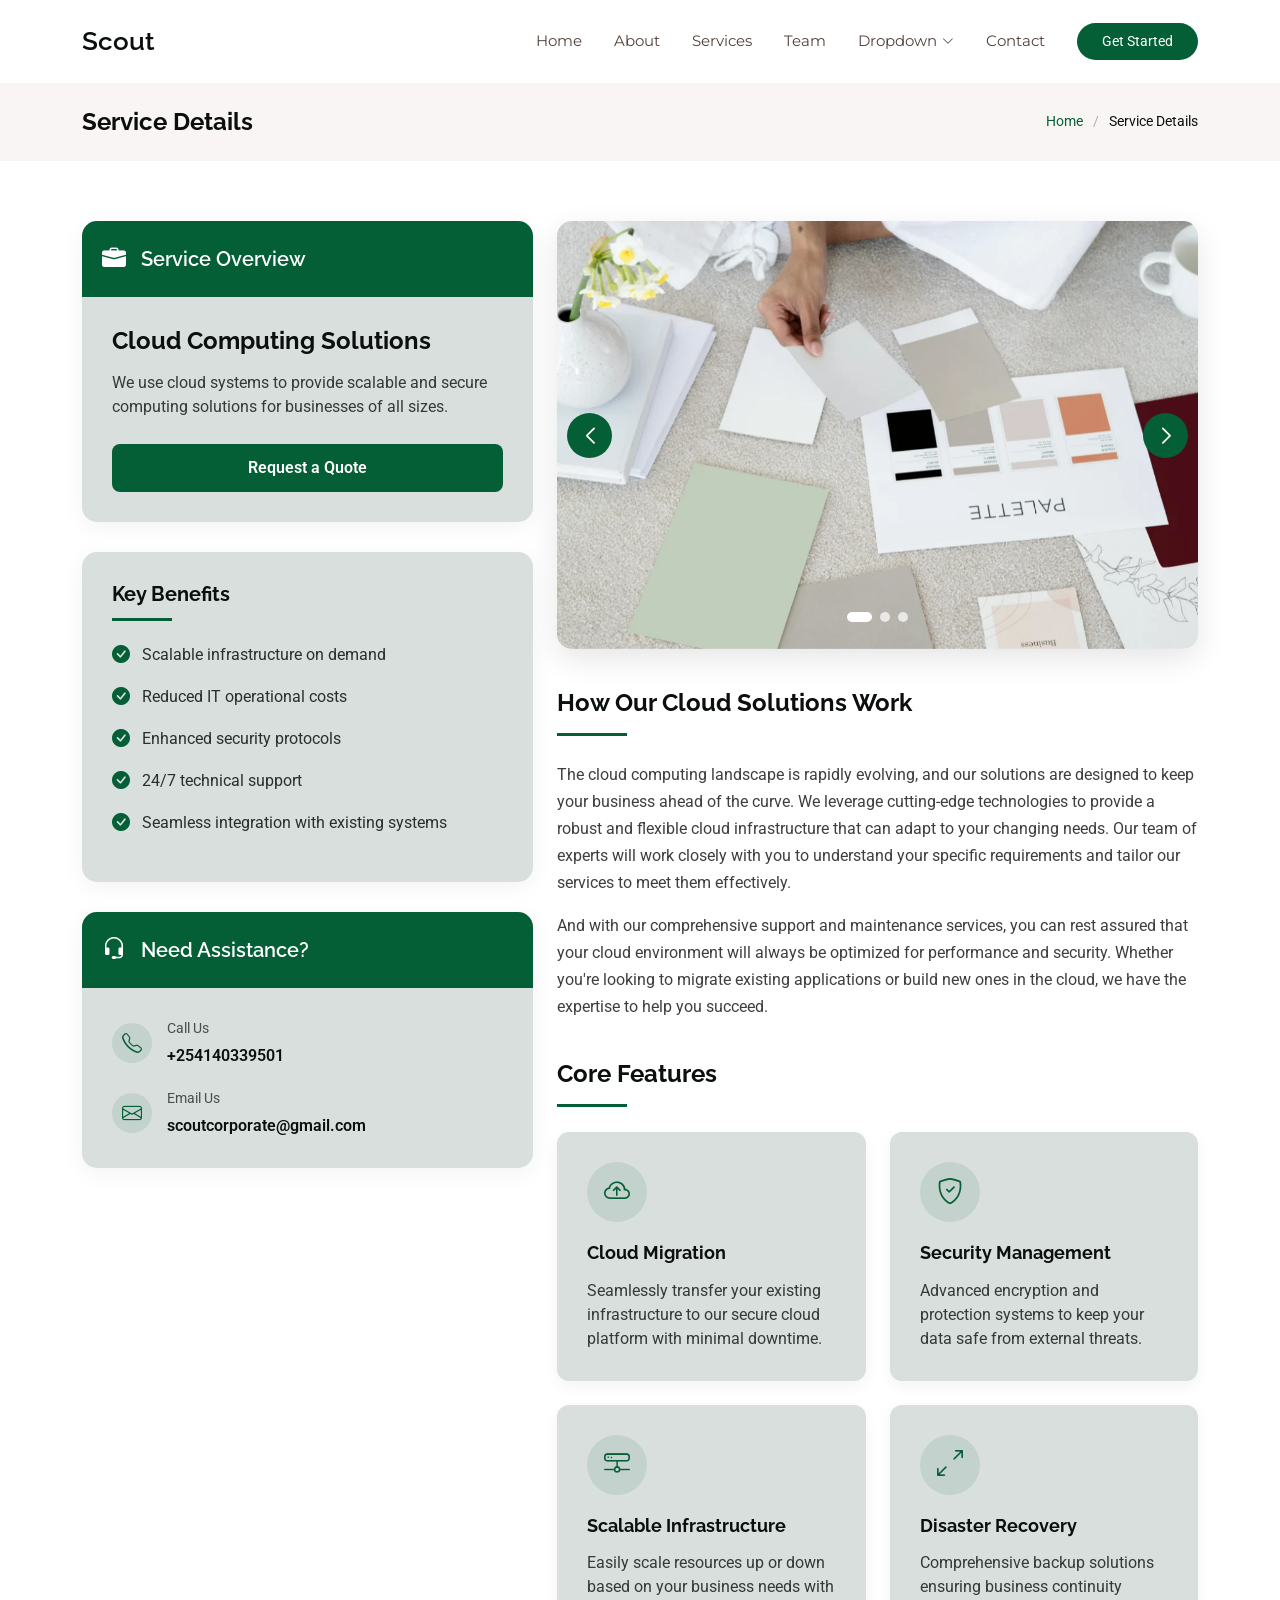
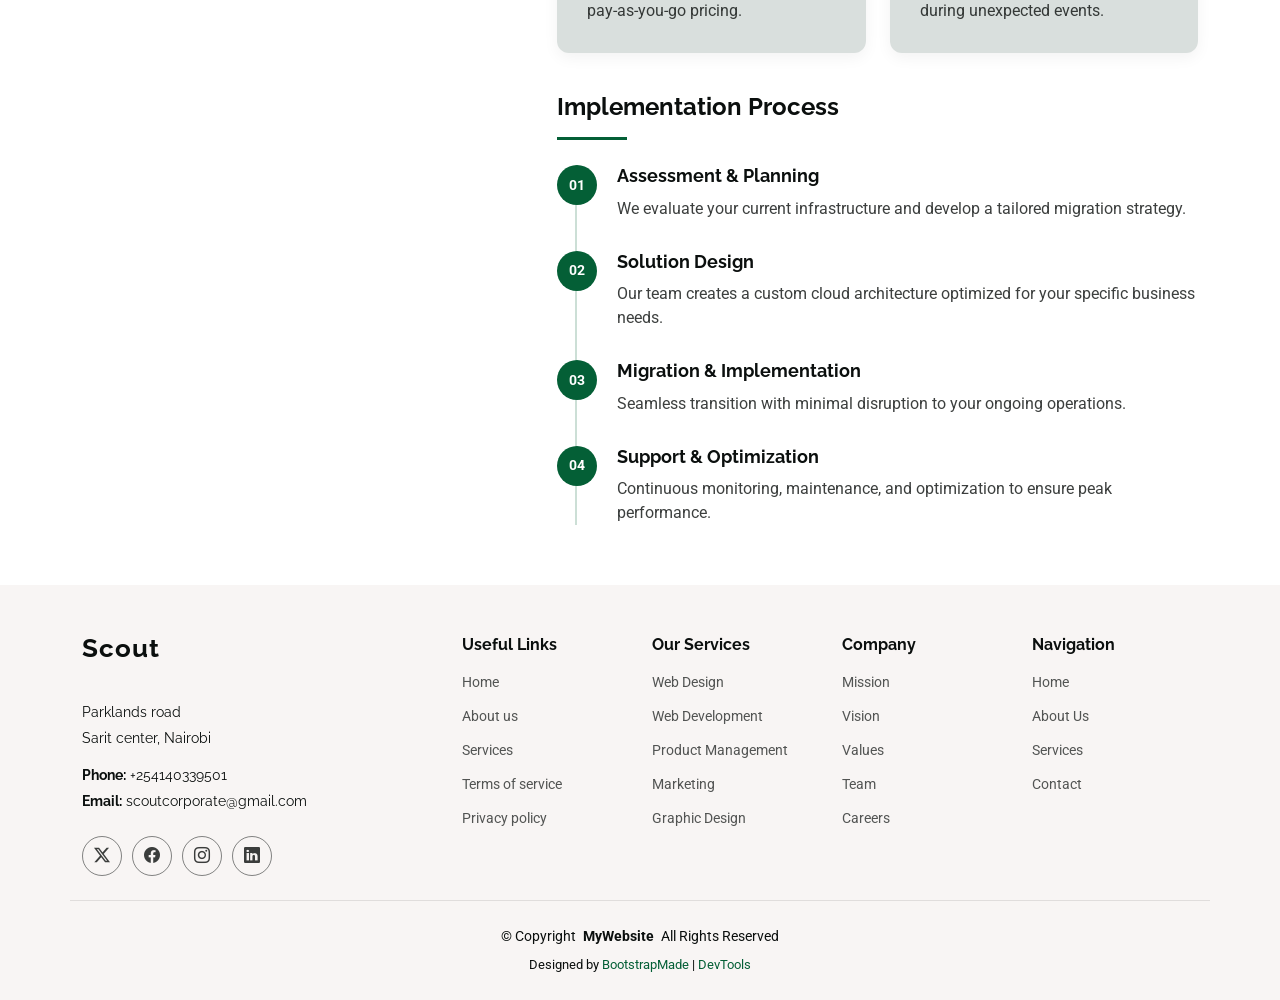
==== commit d037e689: "updated files" ====
--- a/service-details.html
+++ b/service-details.html
@@ -138,7 +138,7 @@
                     <i class="bi bi-telephone"></i>
                     <div>
                       <span>Call Us</span>
-                      <p>+0140339501</p>
+                      <p>+254140339501</p>
                     </div>
                   </div>
                   <div class="info-row">
@@ -309,7 +309,7 @@
           <div class="footer-contact pt-3">
             <p>Parklands road</p>
             <p>Sarit center, Nairobi</p>
-            <p class="mt-3"><strong>Phone:</strong> <span>+0140339501</span></p>
+            <p class="mt-3"><strong>Phone:</strong> <span>+254140339501</span></p>
             <p><strong>Email:</strong> <span>scoutcorporate@gmail.com</span></p>
           </div>
           <div class="social-links d-flex mt-4">
@@ -343,24 +343,23 @@
         </div>
 
         <div class="col-lg-2 col-md-3 footer-links">
-          <h4>Hic solutasetp</h4>
+          <h4>Company</h4>
           <ul>
-            <li><a href="#">Molestiae accusamus iure</a></li>
-            <li><a href="#">Excepturi dignissimos</a></li>
-            <li><a href="#">Suscipit distinctio</a></li>
-            <li><a href="#">Dilecta</a></li>
-            <li><a href="#">Sit quas consectetur</a></li>
+            <li><a href="#">Mission</a></li>
+            <li><a href="#">Vision</a></li>
+            <li><a href="#">Values</a></li>
+            <li><a href="#">Team</a></li>
+            <li><a href="#">Careers</a></li>
           </ul>
         </div>
 
         <div class="col-lg-2 col-md-3 footer-links">
-          <h4>Nobis illum</h4>
+          <h4>Navigation</h4>
           <ul>
-            <li><a href="#">Ipsam</a></li>
-            <li><a href="#">Laudantium dolorum</a></li>
-            <li><a href="#">Dinera</a></li>
-            <li><a href="#">Trodelas</a></li>
-            <li><a href="#">Flexo</a></li>
+            <li><a href="index.html">Home</a></li>
+            <li><a href="about.html">About Us</a></li>
+            <li><a href="services.html">Services</a></li>
+            <li><a href="contact.html">Contact</a></li>
           </ul>
         </div>
 
--- a/assets/css/main.css
+++ b/assets/css/main.css
@@ -20,10 +20,10 @@
 /* Global Colors - The following color variables are used throughout the website. Updating them here will change the color scheme of the entire website */
 :root { 
   --background-color: #ffffff; /* Background color for the entire website, including individual sections */
-  --default-color: #52413a; /* Default color used for the majority of the text content across the entire website */
-  --heading-color: #31221c; /* Color for headings, subheadings and title throughout the website */
-  --accent-color: #ee1111; /* Accent color that represents your brand on the website. It's used for buttons, links, and other elements that need to stand out */
-  --surface-color: #ffffff; /* The surface color is used as a background of boxed elements within sections, such as cards, icon boxes, or other elements that require a visual separation from the global background. */
+  --default-color: #0b0f0e; /* Default color used for the majority of the text content across the entire website */
+  --heading-color: #0b0f0e; /* Color for headings, subheadings and title throughout the website */
+  --accent-color: #045f36; /* Accent color that represents your brand on the website. It's used for buttons, links, and other elements that need to stand out */
+  --surface-color: #d9dfdd; /* The surface color is used as a background of boxed elements within sections, such as cards, icon boxes, or other elements that require a visual separation from the global background. */
   --contrast-color: #ffffff; /* Contrast color for text, ensuring readability against backgrounds of accent, heading, or default colors. */
 }
 
